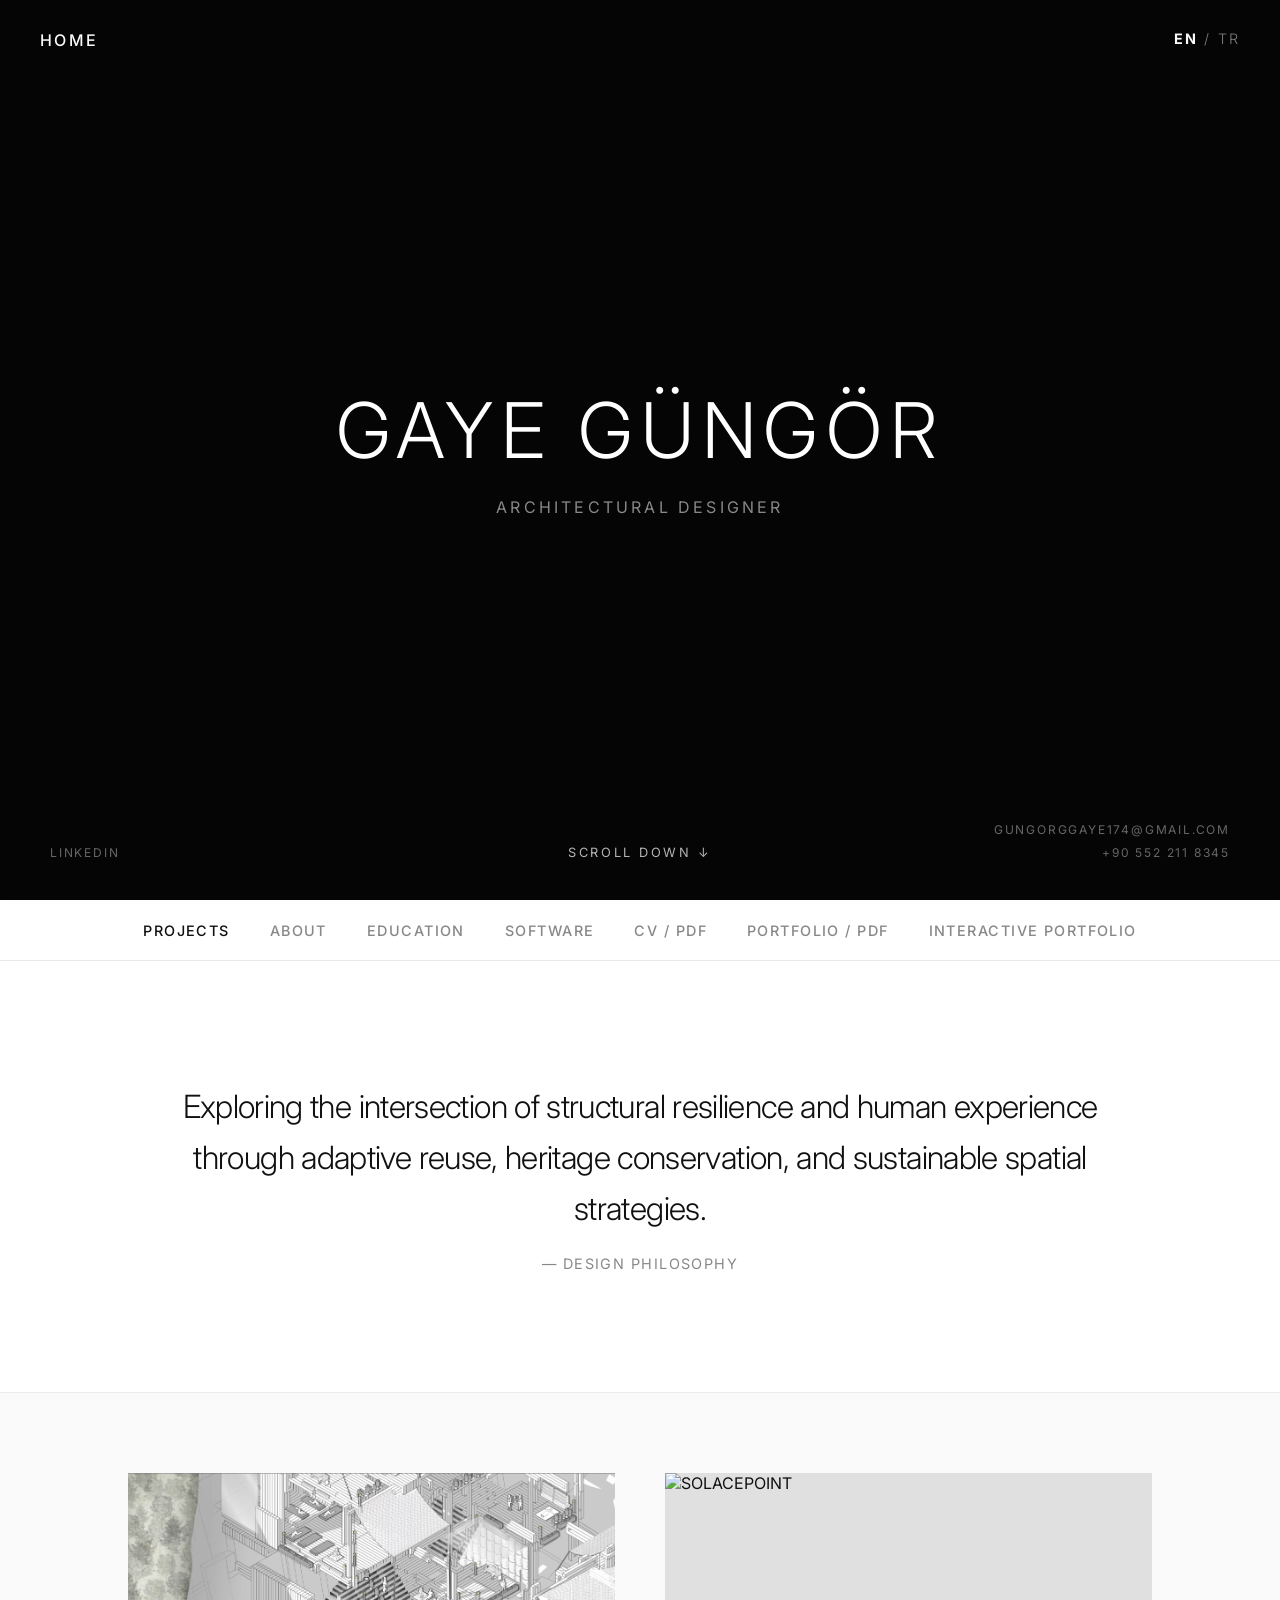
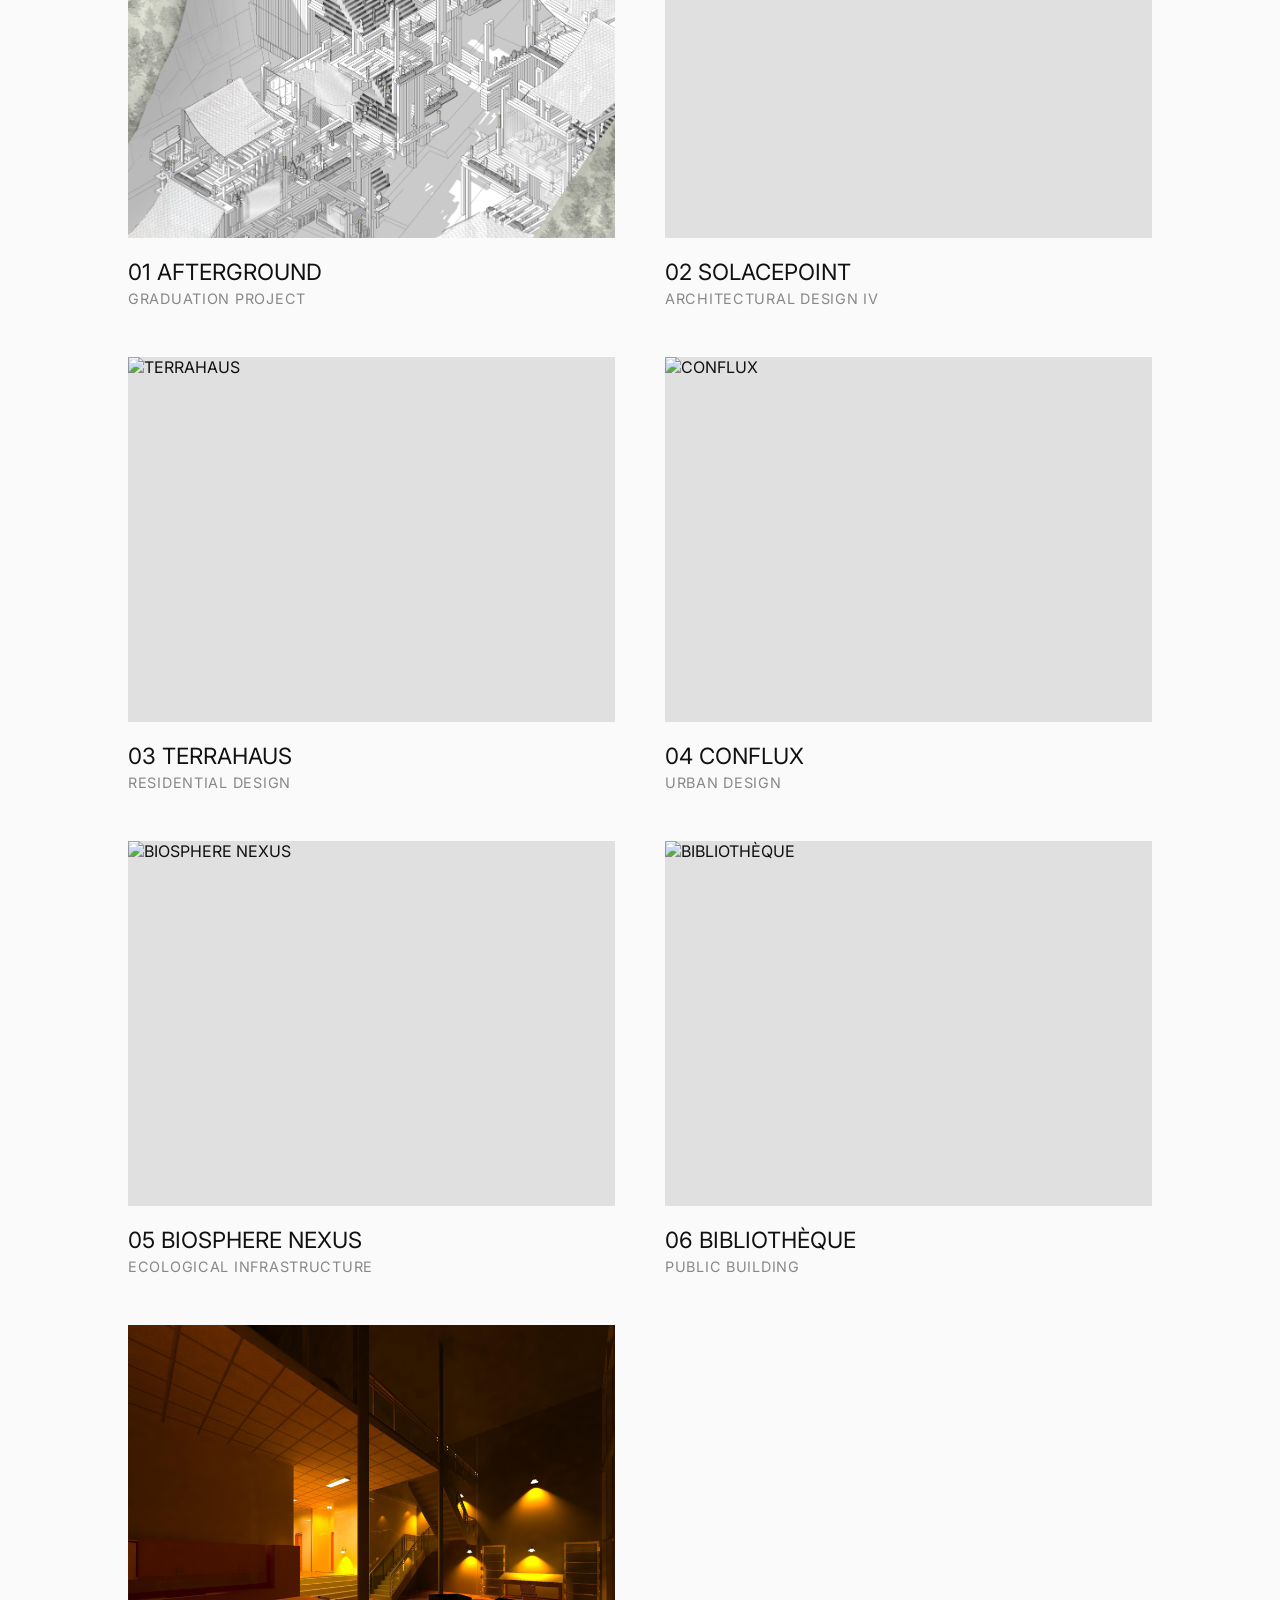
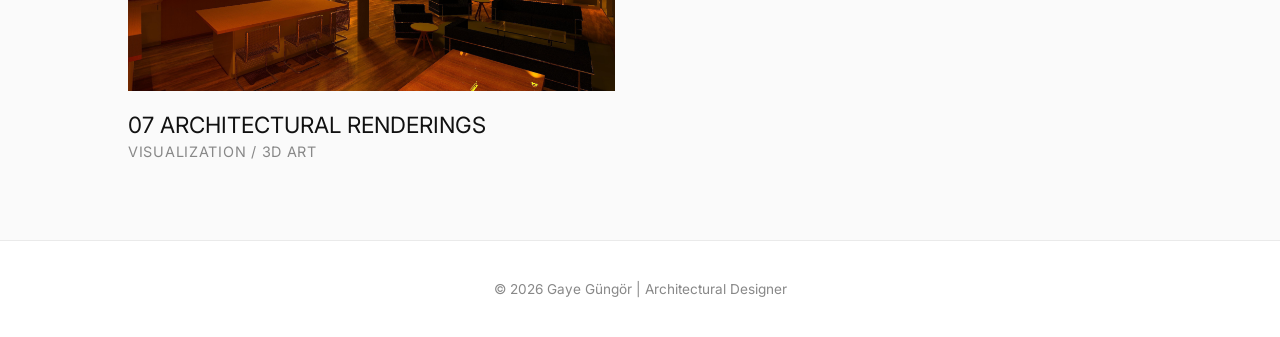
==== index.html @ b82c9996 "Update index.html" ====
<!DOCTYPE html>
<html lang="en">
<head>
    <meta charset="UTF-8">
    <meta name="viewport" content="width=device-width, initial-scale=1.0">
    <title>Gaye Güngör | Architectural Designer</title>
    <link href="https://fonts.googleapis.com/css2?family=Inter:wght@300;400;500;600&display=swap" rel="stylesheet">
    <style>
        /* TEMEL AYARLAR VE ANİMASYON GEÇİŞİ */
        * { box-sizing: border-box; margin: 0; padding: 0; }
        
        body { 
            font-family: 'Inter', sans-serif; 
            background-color: #fafafa; 
            color: #111111; 
            opacity: 0;
            transition: opacity 0.6s ease-in-out;
        }
        
        body.loaded { opacity: 1; }
        body.fade-out { opacity: 0; }

        /* DİL GİZLEME/GÖSTERME SİSTEMİ */
        body.lang-tr .en-text { display: none !important; }
        body.lang-en .tr-text { display: none !important; }

        /* SOL ÜST KÖŞE SABİT ANA SAYFA LOGOSU */
        .fixed-logo {
            position: fixed;
            top: 30px;
            left: 40px;
            color: #ffffff;
            font-size: 1rem;
            font-weight: 500;
            text-transform: uppercase;
            letter-spacing: 0.15em;
            text-decoration: none;
            z-index: 9999;
            mix-blend-mode: difference;
            transition: opacity 0.3s ease;
        }
        .fixed-logo:hover { opacity: 0.6; }

        /* SAĞ ÜST KÖŞE DİL SEÇENEĞİ (ENG / TR) */
        .lang-toggle {
            position: fixed;
            top: 30px;
            right: 40px;
            color: #ffffff;
            font-size: 0.9rem;
            font-weight: 500;
            text-transform: uppercase;
            letter-spacing: 0.15em;
            cursor: pointer;
            z-index: 9999;
            mix-blend-mode: difference;
            transition: opacity 0.3s ease;
        }
        .lang-toggle:hover { opacity: 0.6; }

        /* 1. SİYAH GİRİŞ EKRANI (HERO) */
        .hero {
            height: 100vh;
            background-color: #050505; 
            display: flex;
            flex-direction: column;
            justify-content: center;
            align-items: center;
            position: relative;
        }

        .hero h1 {
            color: #ffffff; 
            font-size: clamp(3rem, 6vw, 6rem);
            font-weight: 300;
            letter-spacing: 0.1em;
            text-transform: uppercase;
            animation: slideUp 1.5s ease-out forwards;
            opacity: 0;
            transform: translateY(30px);
            text-align: center;
        }

        .hero p { 
            color: #888888; 
            margin-top: 20px; 
            font-size: 1rem; 
            text-transform: uppercase; 
            letter-spacing: 0.2em; 
            animation: slideUp 1.5s ease-out forwards 0.3s; 
            opacity: 0; 
            transform: translateY(30px); 
            text-align: center;
        }

        @keyframes slideUp {
            to { opacity: 1; transform: translateY(0); }
        }

        /* Hero İçi İletişim Bilgileri */
        .hero-social, .hero-contact {
            position: absolute;
            bottom: 40px;
            display: flex;
            flex-direction: column;
            gap: 8px;
            opacity: 0;
            animation: slideUp 1.5s ease-out forwards 0.6s; 
        }

        .hero-social { left: 50px; text-align: left; }
        .hero-contact { right: 50px; text-align: right; }

        .contact-link {
            color: #666666;
            text-decoration: none;
            font-size: 0.75rem;
            letter-spacing: 0.15em;
            text-transform: uppercase;
            transition: color 0.3s ease;
        }
        .contact-link:hover { color: #ffffff; }

        .scroll-down {
            position: absolute;
            bottom: 40px;
            color: #ffffff;
            font-size: 0.8rem;
            letter-spacing: 0.2em;
            text-transform: uppercase;
            text-decoration: none;
            opacity: 0.7;
            transition: opacity 0.3s;
            animation: bounce 2s infinite;
            cursor: pointer;
        }
        .scroll-down:hover { opacity: 1; }

        @keyframes bounce {
            0%, 20%, 50%, 80%, 100% { transform: translateY(0); }
            40% { transform: translateY(-10px); }
            60% { transform: translateY(-5px); }
        }

        /* 2. YAPIŞKAN MENÜ */
        .nav-container {
            position: sticky;
            top: 0;
            background-color: rgba(255, 255, 255, 0.95); 
            backdrop-filter: blur(5px);
            padding: 20px 0;
            border-bottom: 1px solid #eaeaea;
            z-index: 1000;
            text-align: center;
        }

        .nav-links {
            list-style: none;
            display: flex;
            justify-content: center;
            gap: 40px;
            flex-wrap: wrap;
        }

        .nav-links a {
            text-decoration: none;
            color: #888888;
            font-size: 0.9rem;
            font-weight: 500;
            text-transform: uppercase;
            letter-spacing: 0.1em;
            transition: color 0.3s ease;
            cursor: pointer;
        }
        .nav-links a:hover, .nav-links a.active { color: #111111; }
/* MANİFESTO / VİZYON BÖLÜMÜ */
        .philosophy-section {
            padding: 120px 10%;
            background-color: #ffffff;
            text-align: center;
            border-bottom: 1px solid #eaeaea;
        }
        .philosophy-text {
            font-size: clamp(1.5rem, 2.5vw, 2.5rem);
            font-weight: 300;
            line-height: 1.6;
            color: #111111;
            max-width: 1000px;
            margin: 0 auto;
            letter-spacing: -0.02em;
        }
        .philosophy-sub {
            margin-top: 20px;
            font-size: 0.9rem;
            color: #888888;
            text-transform: uppercase;
            letter-spacing: 0.1em;
        }
        /* 3. PROJELER ALANI */
        .content-section { padding: 80px 10%; min-height: 100vh; }
        .grid { display: grid; grid-template-columns: repeat(auto-fit, minmax(350px, 1fr)); gap: 50px; }
        .project-item { text-decoration: none; color: inherit; display: block; }

        .image-placeholder {
            width: 100%;
            aspect-ratio: 4/3;
            background-color: #e0e0e0;
            margin-bottom: 20px;
            overflow: hidden;
        }
        .image-placeholder img {
            width: 100%;
            height: 100%;
            object-fit: cover;
            transition: transform 0.6s ease;
        }
        .project-item:hover .image-placeholder img { transform: scale(1.04); }

        .project-name { font-size: 1.4rem; font-weight: 400; margin-bottom: 5px; }
        .project-category { font-size: 0.9rem; color: #888888; text-transform: uppercase; letter-spacing: 0.05em; }

        footer {
            padding: 40px 10%;
            text-align: center;
            border-top: 1px solid #eaeaea;
            font-size: 0.85rem;
            color: #888888;
            background-color: #ffffff;
        }

        /* 3. ADIM: YÜKLENİYOR (PULSE) ANİMASYONU */
        @keyframes pulse {
            0% { background-color: #e0e0e0; }
            50% { background-color: #f2f2f2; }
            100% { background-color: #e0e0e0; }
        }

        /* Ana Sayfa İçin (.image-placeholder) ve Proje Sayfaları İçin (.img-block) */
        .image-placeholder, .img-block {
            animation: pulse 2s infinite ease-in-out;
            background-color: #e0e0e0; /* Animasyon desteklemeyen tarayıcılar için yedek */
        }
        /* MOBİL UYUM */
        @media (max-width: 768px) {
            .nav-links { gap: 20px; }
            .content-section { padding: 50px 5%; }
            .hero-social, .hero-contact { bottom: 20px; gap: 5px; }
            .hero-social { left: 20px; }
            .hero-contact { right: 20px; }
            .contact-link { font-size: 0.65rem; }
            .scroll-down { bottom: 80px; }
            .fixed-logo { top: 20px; left: 20px; font-size: 0.8rem; }
            .lang-toggle { top: 20px; right: 20px; font-size: 0.8rem; }
        }
    </style>
</head>
<body class="lang-en">

    <!-- SOL ÜST ANA SAYFA BUTONU -->
    <a href="index.html" class="fixed-logo en-text" onclick="transitionToPage(event, 'index.html')">Home</a>
    <a href="index.html" class="fixed-logo tr-text" onclick="transitionToPage(event, 'index.html')">Ana Sayfa</a>
    
   <!-- SAĞ ÜST DİL SEÇENEĞİ -->
    <div class="lang-toggle" onclick="toggleLanguage()">
        <span class="en-text"><span style="font-weight: 700; opacity: 1;">EN</span> <span style="font-weight: 300; opacity: 0.5;">/ TR</span></span>
        <span class="tr-text"><span style="font-weight: 300; opacity: 0.5;">EN /</span> <span style="font-weight: 700; opacity: 1;">TR</span></span>
    </div>
    <section class="hero" id="home">
        <h1>Gaye Güngör</h1>
        <p class="en-text">Architectural Designer</p>
        <p class="tr-text">Mimari Tasarımcı</p>
        
        <div class="hero-social">
            <a href="https://www.linkedin.com/in/gayeg%C3%BCng%C3%B6r" target="_blank" class="contact-link">LinkedIn</a>
        </div>

        <div class="hero-contact">
            <a href="mailto:gungorggaye174@gmail.com" class="contact-link">gungorggaye174@gmail.com</a>
            <a href="tel:+905522118345" class="contact-link">+90 552 211 8345</a>
        </div>

        <a class="scroll-down en-text" onclick="scrollToProjects()">Scroll Down ↓</a>
        <a class="scroll-down tr-text" onclick="scrollToProjects()">Aşağı Kaydır ↓</a>
    </section>

  <nav class="nav-container" id="navbar">
        <ul class="nav-links" style="list-style: none; padding: 0;">
            <li>
                <a href="index.html" class="active en-text" onclick="transitionToPage(event, 'index.html')">Projects</a>
                <a href="index.html" class="active tr-text" onclick="transitionToPage(event, 'index.html')">Projeler</a>
            </li>
            <li>
                <a href="about.html" class="en-text" onclick="transitionToPage(event, 'about.html')">About</a>
                <a href="about.html" class="tr-text" onclick="transitionToPage(event, 'about.html')">Hakkımda</a>
            </li>
            <!-- YENİ EKLENEN EĞİTİM SEKMEŞİ -->
            <li>
                <a href="education.html" class="en-text" onclick="transitionToPage(event, 'education.html')">Education</a>
                <a href="education.html" class="tr-text" onclick="transitionToPage(event, 'education.html')">Eğitim</a>
            </li>
            <!-- YENİ EKLENEN PROGRAMLAR SEKMEŞİ -->
            <li>
                <a href="software.html" class="en-text" onclick="transitionToPage(event, 'software.html')">Software</a>
                <a href="software.html" class="tr-text" onclick="transitionToPage(event, 'software.html')">Yazılımlar</a>
            </li>
            <li><a href="Gaye_Gungor_CV.pdf" target="_blank">CV / PDF</a></li>
            <li>
                <a href="Gaye_Gungor_Portfolio%20(1).pdf" target="_blank" class="en-text">Portfolio / PDF</a>
                <a href="Gaye_Gungor_Portfolio%20(1).pdf" target="_blank" class="tr-text">Portfolyo / PDF</a>
            </li>
            <li>
                <a href="https://heyzine.com/flip-book/fa36f7c1f8.html" target="_blank" class="en-text">Interactive Portfolio</a>
                <a href="https://heyzine.com/flip-book/fa36f7c1f8.html" target="_blank" class="tr-text">Etkileşimli Portfolyo</a>
            </li>
        </ul>
    </nav>
    <!-- VİZYON / MANİFESTO BÖLÜMÜ -->
    <section class="philosophy-section">
        <div class="philosophy-text en-text">
            Exploring the intersection of structural resilience and human experience through adaptive reuse, heritage conservation, and sustainable spatial strategies.
        </div>
        <div class="philosophy-text tr-text">
            Yeniden işlevlendirme, kültürel mirasın korunması ve sürdürülebilir mekansal stratejiler aracılığıyla yapısal dayanıklılık ile insan deneyiminin kesişimini araştırıyorum.
        </div>
        <div class="philosophy-sub en-text">— Design Philosophy</div>
        <div class="philosophy-sub tr-text">— Tasarım Felsefesi</div>
    </section>
    <section class="content-section" id="projects">
        <div class="grid">
            <a href="afterground.html" class="project-item" onclick="transitionToPage(event, 'afterground.html')">
                <div class="image-placeholder">
                    <img src="yeni iso.png" alt="AFTERGROUND">
                </div>
                <div class="project-info">
                    <div class="project-name">01 AFTERGROUND</div>
                    <div class="project-category en-text">Graduation Project</div>
                    <div class="project-category tr-text">Mezuniyet Projesi</div>
                </div>
            </a>

            <a href="solacepoint.html" class="project-item" onclick="transitionToPage(event, 'solacepoint.html')">
                <div class="image-placeholder">
                    <img src="giriş solacepoınt.png" alt="SOLACEPOINT">
                </div>
                <div class="project-info">
                    <div class="project-name">02 SOLACEPOINT</div>
                    <div class="project-category en-text">Architectural Design IV</div>
                    <div class="project-category tr-text">Mimari Tasarım IV</div>
                </div>
            </a>

            <a href="terrahaus.html" class="project-item" onclick="transitionToPage(event, 'terrahaus.html')">
                <div class="image-placeholder">
                    <img src="terrahaus render1.png" alt="TERRAHAUS">
                </div>
                <div class="project-info">
                    <div class="project-name">03 TERRAHAUS</div>
                    <div class="project-category en-text">Residential Design</div>
                    <div class="project-category tr-text">Konut Tasarımı</div>
                </div>
            </a>

            <a href="conflux.html" class="project-item" onclick="transitionToPage(event, 'conflux.html')">
                <div class="image-placeholder">
                    <img src="conflux giriş.png" alt="CONFLUX">
                </div>
                <div class="project-info">
                    <div class="project-name">04 CONFLUX</div>
                    <div class="project-category en-text">Urban Design</div>
                    <div class="project-category tr-text">Kentsel Tasarım</div>
                </div>
            </a>

            <a href="biosphere.html" class="project-item" onclick="transitionToPage(event, 'biosphere.html')">
                <div class="image-placeholder">
                    <img src="BIOSPHERE NEXUSgiriş.png" alt="BIOSPHERE NEXUS">
                </div>
                <div class="project-info">
                    <div class="project-name">05 BIOSPHERE NEXUS</div>
                    <div class="project-category en-text">Ecological Infrastructure</div>
                    <div class="project-category tr-text">Ekolojik Altyapı</div>
                </div>
            </a>

            <a href="bibliotheque.html" class="project-item" onclick="transitionToPage(event, 'bibliotheque.html')">
                <div class="image-placeholder">
                    <img src="kütüpgiriş.png" alt="BIBLIOTHÈQUE">
                </div>
                <div class="project-info">
                    <div class="project-name">06 BIBLIOTHÈQUE</div>
                    <div class="project-category en-text">Public Building</div>
                    <div class="project-category tr-text">Kamusal Yapı</div>
                </div>
            </a>

            <a href="renderings.html" class="project-item" onclick="transitionToPage(event, 'renderings.html')">
                <div class="image-placeholder">
                    <img src="render1.png" alt="Architectural Renderings">
                </div>
                <div class="project-info">
                    <div class="project-name">07 ARCHITECTURAL RENDERINGS</div>
                    <div class="project-category en-text">Visualization / 3D Art</div>
                    <div class="project-category tr-text">Görselleştirme / 3D Sanat</div>
                </div>
            </a>
        </div>
    </section>

    <footer>
        <p class="en-text">© 2026 Gaye Güngör | Architectural Designer</p>
        <p class="tr-text">© 2026 Gaye Güngör | Mimari Tasarımcı</p>
    </footer>

    <script>
        // 1. Dil Hafızası (Daha Güçlü Versiyon)
        const savedLang = localStorage.getItem('siteLang') || 'en';
        document.body.classList.remove('lang-en', 'lang-tr');
        document.body.classList.add('lang-' + savedLang);

        // 2. Sayfa Yüklenme Animasyonu
        window.onload = function() {
            document.body.classList.add('loaded');
        };

        // 3. Projeler Bölümüne Kaydırma
        function scrollToProjects() {
            document.getElementById('navbar').scrollIntoView({ behavior: 'smooth' });
        }

        // 4. Dil Değiştirme Fonksiyonu
        function toggleLanguage() {
            const body = document.body;
            if (body.classList.contains('lang-en')) {
                body.classList.remove('lang-en');
                body.classList.add('lang-tr');
                localStorage.setItem('siteLang', 'tr');
            } else {
                body.classList.remove('lang-tr');
                body.classList.add('lang-en');
                localStorage.setItem('siteLang', 'en');
            }
        }

        // 5. Sayfalar Arası Geçiş Animasyonu
        function transitionToPage(event, url) {
            event.preventDefault(); 
            document.body.classList.remove('loaded');
            document.body.classList.add('fade-out'); 
            
            setTimeout(function() {
                window.location.href = url;
            }, 600);
        }
    </script>
</body>
</html>
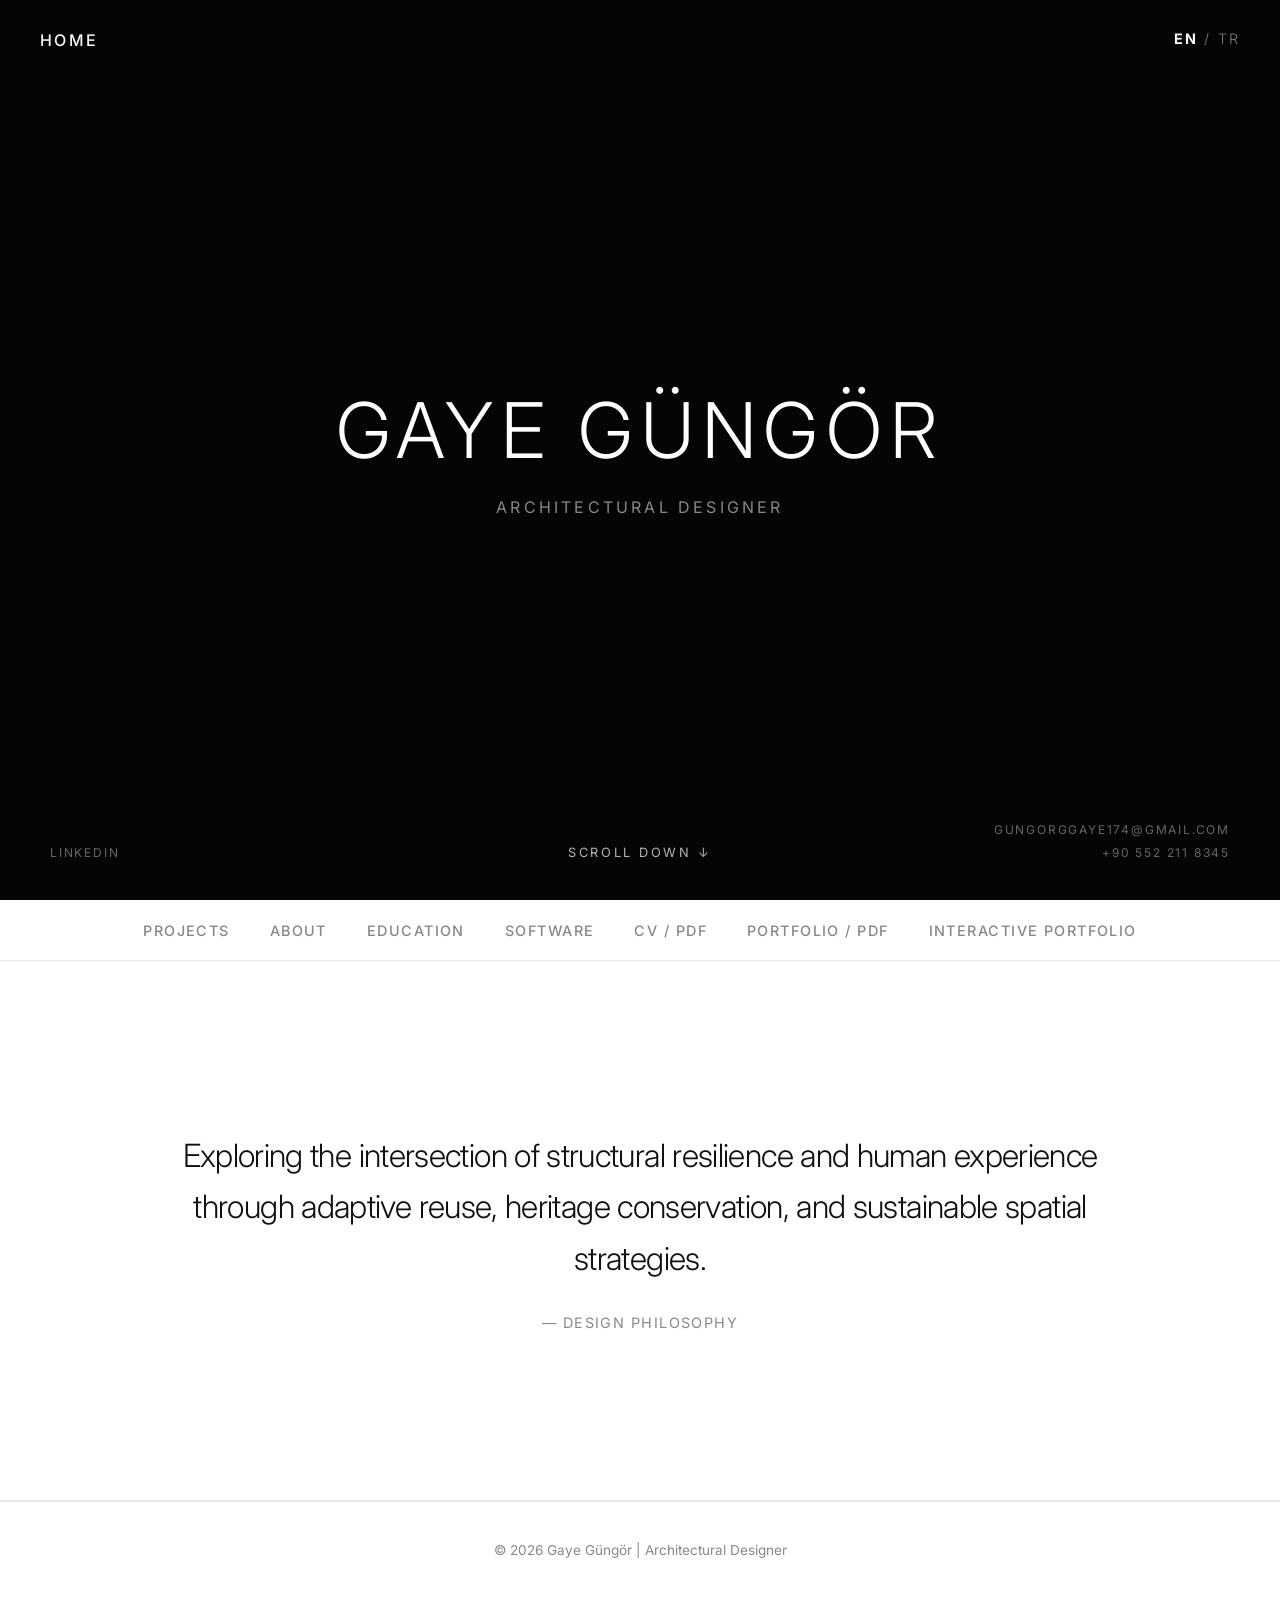
==== commit 97ea8a86: "Update index.html" ====
--- a/index.html
+++ b/index.html
@@ -48,15 +48,14 @@
             right: 40px;
             color: #ffffff;
             font-size: 0.9rem;
-            font-weight: 500;
             text-transform: uppercase;
             letter-spacing: 0.15em;
             cursor: pointer;
             z-index: 9999;
             mix-blend-mode: difference;
-            transition: opacity 0.3s ease;
-        }
-        .lang-toggle:hover { opacity: 0.6; }
+            transition: opacity 0.3s ease, transform 0.3s ease;
+        }
+        .lang-toggle:hover { opacity: 0.8; transform: translateY(-2px); }
 
         /* 1. SİYAH GİRİŞ EKRANI (HERO) */
         .hero {
@@ -173,11 +172,17 @@
             cursor: pointer;
         }
         .nav-links a:hover, .nav-links a.active { color: #111111; }
-/* MANİFESTO / VİZYON BÖLÜMÜ */
+
+        /* MANİFESTO / VİZYON BÖLÜMÜ */
         .philosophy-section {
-            padding: 120px 10%;
+            padding: 150px 10%;
             background-color: #ffffff;
             text-align: center;
+            min-height: 60vh;
+            display: flex;
+            flex-direction: column;
+            justify-content: center;
+            align-items: center;
             border-bottom: 1px solid #eaeaea;
         }
         .philosophy-text {
@@ -190,34 +195,12 @@
             letter-spacing: -0.02em;
         }
         .philosophy-sub {
-            margin-top: 20px;
+            margin-top: 30px;
             font-size: 0.9rem;
             color: #888888;
             text-transform: uppercase;
             letter-spacing: 0.1em;
         }
-        /* 3. PROJELER ALANI */
-        .content-section { padding: 80px 10%; min-height: 100vh; }
-        .grid { display: grid; grid-template-columns: repeat(auto-fit, minmax(350px, 1fr)); gap: 50px; }
-        .project-item { text-decoration: none; color: inherit; display: block; }
-
-        .image-placeholder {
-            width: 100%;
-            aspect-ratio: 4/3;
-            background-color: #e0e0e0;
-            margin-bottom: 20px;
-            overflow: hidden;
-        }
-        .image-placeholder img {
-            width: 100%;
-            height: 100%;
-            object-fit: cover;
-            transition: transform 0.6s ease;
-        }
-        .project-item:hover .image-placeholder img { transform: scale(1.04); }
-
-        .project-name { font-size: 1.4rem; font-weight: 400; margin-bottom: 5px; }
-        .project-category { font-size: 0.9rem; color: #888888; text-transform: uppercase; letter-spacing: 0.05em; }
 
         footer {
             padding: 40px 10%;
@@ -228,22 +211,9 @@
             background-color: #ffffff;
         }
 
-        /* 3. ADIM: YÜKLENİYOR (PULSE) ANİMASYONU */
-        @keyframes pulse {
-            0% { background-color: #e0e0e0; }
-            50% { background-color: #f2f2f2; }
-            100% { background-color: #e0e0e0; }
-        }
-
-        /* Ana Sayfa İçin (.image-placeholder) ve Proje Sayfaları İçin (.img-block) */
-        .image-placeholder, .img-block {
-            animation: pulse 2s infinite ease-in-out;
-            background-color: #e0e0e0; /* Animasyon desteklemeyen tarayıcılar için yedek */
-        }
         /* MOBİL UYUM */
         @media (max-width: 768px) {
             .nav-links { gap: 20px; }
-            .content-section { padding: 50px 5%; }
             .hero-social, .hero-contact { bottom: 20px; gap: 5px; }
             .hero-social { left: 20px; }
             .hero-contact { right: 20px; }
@@ -251,6 +221,7 @@
             .scroll-down { bottom: 80px; }
             .fixed-logo { top: 20px; left: 20px; font-size: 0.8rem; }
             .lang-toggle { top: 20px; right: 20px; font-size: 0.8rem; }
+            .philosophy-section { padding: 80px 5%; }
         }
     </style>
 </head>
@@ -260,11 +231,12 @@
     <a href="index.html" class="fixed-logo en-text" onclick="transitionToPage(event, 'index.html')">Home</a>
     <a href="index.html" class="fixed-logo tr-text" onclick="transitionToPage(event, 'index.html')">Ana Sayfa</a>
     
-   <!-- SAĞ ÜST DİL SEÇENEĞİ -->
+    <!-- SAĞ ÜST DİL SEÇENEĞİ -->
     <div class="lang-toggle" onclick="toggleLanguage()">
         <span class="en-text"><span style="font-weight: 700; opacity: 1;">EN</span> <span style="font-weight: 300; opacity: 0.5;">/ TR</span></span>
         <span class="tr-text"><span style="font-weight: 300; opacity: 0.5;">EN /</span> <span style="font-weight: 700; opacity: 1;">TR</span></span>
     </div>
+
     <section class="hero" id="home">
         <h1>Gaye Güngör</h1>
         <p class="en-text">Architectural Designer</p>
@@ -279,26 +251,25 @@
             <a href="tel:+905522118345" class="contact-link">+90 552 211 8345</a>
         </div>
 
-        <a class="scroll-down en-text" onclick="scrollToProjects()">Scroll Down ↓</a>
-        <a class="scroll-down tr-text" onclick="scrollToProjects()">Aşağı Kaydır ↓</a>
+        <a class="scroll-down en-text" onclick="scrollToManifesto()">Scroll Down ↓</a>
+        <a class="scroll-down tr-text" onclick="scrollToManifesto()">Aşağı Kaydır ↓</a>
     </section>
 
-  <nav class="nav-container" id="navbar">
+    <!-- MENÜ: Artık "Projects" linki projects.html dosyasına gidiyor. -->
+    <nav class="nav-container" id="navbar">
         <ul class="nav-links" style="list-style: none; padding: 0;">
             <li>
-                <a href="index.html" class="active en-text" onclick="transitionToPage(event, 'index.html')">Projects</a>
-                <a href="index.html" class="active tr-text" onclick="transitionToPage(event, 'index.html')">Projeler</a>
+                <a href="projects.html" class="en-text" onclick="transitionToPage(event, 'projects.html')">Projects</a>
+                <a href="projects.html" class="tr-text" onclick="transitionToPage(event, 'projects.html')">Projeler</a>
             </li>
             <li>
                 <a href="about.html" class="en-text" onclick="transitionToPage(event, 'about.html')">About</a>
                 <a href="about.html" class="tr-text" onclick="transitionToPage(event, 'about.html')">Hakkımda</a>
             </li>
-            <!-- YENİ EKLENEN EĞİTİM SEKMEŞİ -->
             <li>
                 <a href="education.html" class="en-text" onclick="transitionToPage(event, 'education.html')">Education</a>
                 <a href="education.html" class="tr-text" onclick="transitionToPage(event, 'education.html')">Eğitim</a>
             </li>
-            <!-- YENİ EKLENEN PROGRAMLAR SEKMEŞİ -->
             <li>
                 <a href="software.html" class="en-text" onclick="transitionToPage(event, 'software.html')">Software</a>
                 <a href="software.html" class="tr-text" onclick="transitionToPage(event, 'software.html')">Yazılımlar</a>
@@ -314,6 +285,7 @@
             </li>
         </ul>
     </nav>
+
     <!-- VİZYON / MANİFESTO BÖLÜMÜ -->
     <section class="philosophy-section">
         <div class="philosophy-text en-text">
@@ -325,86 +297,6 @@
         <div class="philosophy-sub en-text">— Design Philosophy</div>
         <div class="philosophy-sub tr-text">— Tasarım Felsefesi</div>
     </section>
-    <section class="content-section" id="projects">
-        <div class="grid">
-            <a href="afterground.html" class="project-item" onclick="transitionToPage(event, 'afterground.html')">
-                <div class="image-placeholder">
-                    <img src="yeni iso.png" alt="AFTERGROUND">
-                </div>
-                <div class="project-info">
-                    <div class="project-name">01 AFTERGROUND</div>
-                    <div class="project-category en-text">Graduation Project</div>
-                    <div class="project-category tr-text">Mezuniyet Projesi</div>
-                </div>
-            </a>
-
-            <a href="solacepoint.html" class="project-item" onclick="transitionToPage(event, 'solacepoint.html')">
-                <div class="image-placeholder">
-                    <img src="giriş solacepoınt.png" alt="SOLACEPOINT">
-                </div>
-                <div class="project-info">
-                    <div class="project-name">02 SOLACEPOINT</div>
-                    <div class="project-category en-text">Architectural Design IV</div>
-                    <div class="project-category tr-text">Mimari Tasarım IV</div>
-                </div>
-            </a>
-
-            <a href="terrahaus.html" class="project-item" onclick="transitionToPage(event, 'terrahaus.html')">
-                <div class="image-placeholder">
-                    <img src="terrahaus render1.png" alt="TERRAHAUS">
-                </div>
-                <div class="project-info">
-                    <div class="project-name">03 TERRAHAUS</div>
-                    <div class="project-category en-text">Residential Design</div>
-                    <div class="project-category tr-text">Konut Tasarımı</div>
-                </div>
-            </a>
-
-            <a href="conflux.html" class="project-item" onclick="transitionToPage(event, 'conflux.html')">
-                <div class="image-placeholder">
-                    <img src="conflux giriş.png" alt="CONFLUX">
-                </div>
-                <div class="project-info">
-                    <div class="project-name">04 CONFLUX</div>
-                    <div class="project-category en-text">Urban Design</div>
-                    <div class="project-category tr-text">Kentsel Tasarım</div>
-                </div>
-            </a>
-
-            <a href="biosphere.html" class="project-item" onclick="transitionToPage(event, 'biosphere.html')">
-                <div class="image-placeholder">
-                    <img src="BIOSPHERE NEXUSgiriş.png" alt="BIOSPHERE NEXUS">
-                </div>
-                <div class="project-info">
-                    <div class="project-name">05 BIOSPHERE NEXUS</div>
-                    <div class="project-category en-text">Ecological Infrastructure</div>
-                    <div class="project-category tr-text">Ekolojik Altyapı</div>
-                </div>
-            </a>
-
-            <a href="bibliotheque.html" class="project-item" onclick="transitionToPage(event, 'bibliotheque.html')">
-                <div class="image-placeholder">
-                    <img src="kütüpgiriş.png" alt="BIBLIOTHÈQUE">
-                </div>
-                <div class="project-info">
-                    <div class="project-name">06 BIBLIOTHÈQUE</div>
-                    <div class="project-category en-text">Public Building</div>
-                    <div class="project-category tr-text">Kamusal Yapı</div>
-                </div>
-            </a>
-
-            <a href="renderings.html" class="project-item" onclick="transitionToPage(event, 'renderings.html')">
-                <div class="image-placeholder">
-                    <img src="render1.png" alt="Architectural Renderings">
-                </div>
-                <div class="project-info">
-                    <div class="project-name">07 ARCHITECTURAL RENDERINGS</div>
-                    <div class="project-category en-text">Visualization / 3D Art</div>
-                    <div class="project-category tr-text">Görselleştirme / 3D Sanat</div>
-                </div>
-            </a>
-        </div>
-    </section>
 
     <footer>
         <p class="en-text">© 2026 Gaye Güngör | Architectural Designer</p>
@@ -412,7 +304,7 @@
     </footer>
 
     <script>
-        // 1. Dil Hafızası (Daha Güçlü Versiyon)
+        // 1. Dil Hafızası
         const savedLang = localStorage.getItem('siteLang') || 'en';
         document.body.classList.remove('lang-en', 'lang-tr');
         document.body.classList.add('lang-' + savedLang);
@@ -422,9 +314,9 @@
             document.body.classList.add('loaded');
         };
 
-        // 3. Projeler Bölümüne Kaydırma
-        function scrollToProjects() {
-            document.getElementById('navbar').scrollIntoView({ behavior: 'smooth' });
+        // 3. Manifesto Bölümüne Kaydırma
+        function scrollToManifesto() {
+            document.querySelector('.philosophy-section').scrollIntoView({ behavior: 'smooth' });
         }
 
         // 4. Dil Değiştirme Fonksiyonu
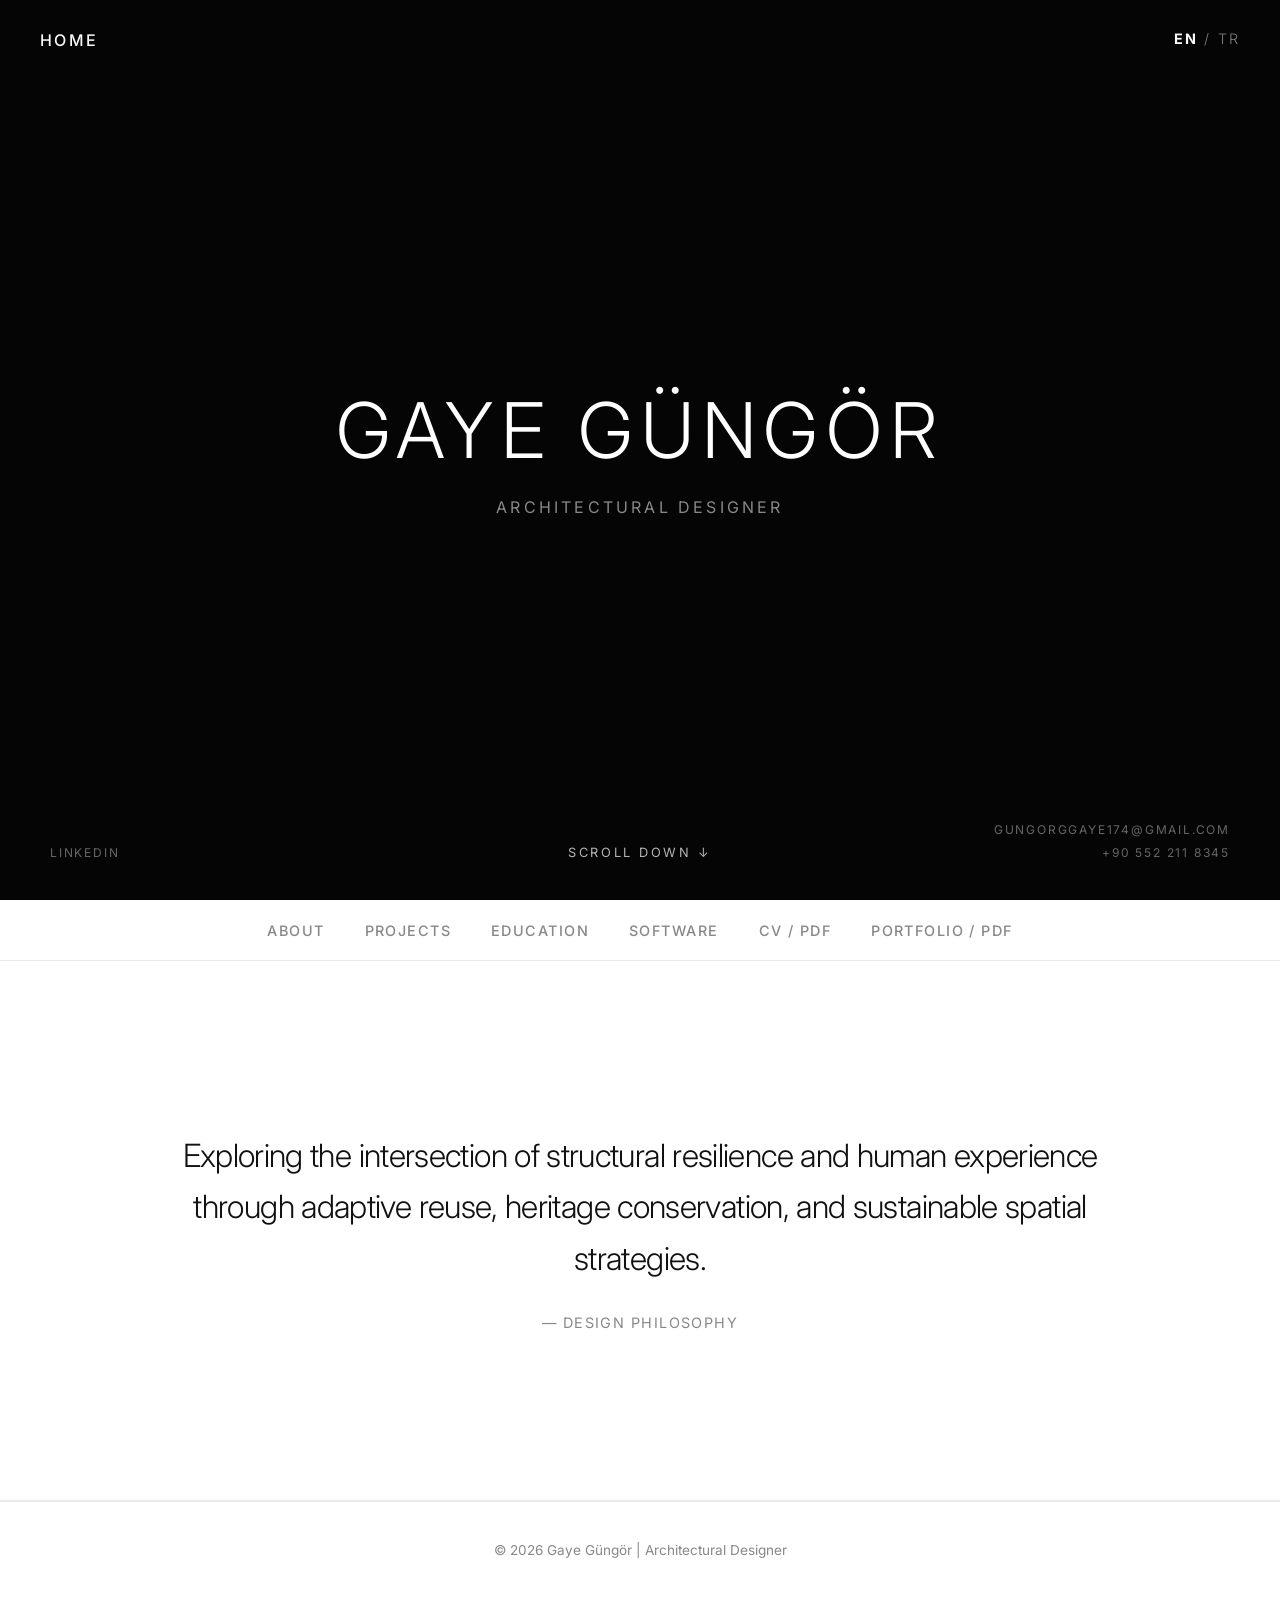
==== commit 113d761d: "Update index.html" ====
--- a/index.html
+++ b/index.html
@@ -6,232 +6,49 @@
     <title>Gaye Güngör | Architectural Designer</title>
     <link href="https://fonts.googleapis.com/css2?family=Inter:wght@300;400;500;600&display=swap" rel="stylesheet">
     <style>
-        /* TEMEL AYARLAR VE ANİMASYON GEÇİŞİ */
         * { box-sizing: border-box; margin: 0; padding: 0; }
-        
-        body { 
-            font-family: 'Inter', sans-serif; 
-            background-color: #fafafa; 
-            color: #111111; 
-            opacity: 0;
-            transition: opacity 0.6s ease-in-out;
-        }
-        
+        body { font-family: 'Inter', sans-serif; background-color: #fafafa; color: #111111; opacity: 0; transition: opacity 0.6s ease-in-out; }
         body.loaded { opacity: 1; }
         body.fade-out { opacity: 0; }
-
-        /* DİL GİZLEME/GÖSTERME SİSTEMİ */
         body.lang-tr .en-text { display: none !important; }
         body.lang-en .tr-text { display: none !important; }
 
-        /* SOL ÜST KÖŞE SABİT ANA SAYFA LOGOSU */
-        .fixed-logo {
-            position: fixed;
-            top: 30px;
-            left: 40px;
-            color: #ffffff;
-            font-size: 1rem;
-            font-weight: 500;
-            text-transform: uppercase;
-            letter-spacing: 0.15em;
-            text-decoration: none;
-            z-index: 9999;
-            mix-blend-mode: difference;
-            transition: opacity 0.3s ease;
-        }
+        .fixed-logo { position: fixed; top: 30px; left: 40px; color: #ffffff; font-size: 1rem; font-weight: 500; text-transform: uppercase; letter-spacing: 0.15em; text-decoration: none; z-index: 9999; mix-blend-mode: difference; transition: opacity 0.3s ease; }
         .fixed-logo:hover { opacity: 0.6; }
 
-        /* SAĞ ÜST KÖŞE DİL SEÇENEĞİ (ENG / TR) */
-        .lang-toggle {
-            position: fixed;
-            top: 30px;
-            right: 40px;
-            color: #ffffff;
-            font-size: 0.9rem;
-            text-transform: uppercase;
-            letter-spacing: 0.15em;
-            cursor: pointer;
-            z-index: 9999;
-            mix-blend-mode: difference;
-            transition: opacity 0.3s ease, transform 0.3s ease;
-        }
+        .lang-toggle { position: fixed; top: 30px; right: 40px; color: #ffffff; font-size: 0.9rem; text-transform: uppercase; letter-spacing: 0.15em; cursor: pointer; z-index: 9999; mix-blend-mode: difference; transition: opacity 0.3s ease, transform 0.3s ease; }
         .lang-toggle:hover { opacity: 0.8; transform: translateY(-2px); }
 
-        /* 1. SİYAH GİRİŞ EKRANI (HERO) */
-        .hero {
-            height: 100vh;
-            background-color: #050505; 
-            display: flex;
-            flex-direction: column;
-            justify-content: center;
-            align-items: center;
-            position: relative;
-        }
+        .hero { height: 100vh; background-color: #050505; display: flex; flex-direction: column; justify-content: center; align-items: center; position: relative; }
+        .hero h1 { color: #ffffff; font-size: clamp(3rem, 6vw, 6rem); font-weight: 300; letter-spacing: 0.1em; text-transform: uppercase; animation: slideUp 1.5s ease-out forwards; opacity: 0; transform: translateY(30px); text-align: center; }
+        .hero p { color: #888888; margin-top: 20px; font-size: 1rem; text-transform: uppercase; letter-spacing: 0.2em; animation: slideUp 1.5s ease-out forwards 0.3s; opacity: 0; transform: translateY(30px); }
+        @keyframes slideUp { to { opacity: 1; transform: translateY(0); } }
 
-        .hero h1 {
-            color: #ffffff; 
-            font-size: clamp(3rem, 6vw, 6rem);
-            font-weight: 300;
-            letter-spacing: 0.1em;
-            text-transform: uppercase;
-            animation: slideUp 1.5s ease-out forwards;
-            opacity: 0;
-            transform: translateY(30px);
-            text-align: center;
-        }
-
-        .hero p { 
-            color: #888888; 
-            margin-top: 20px; 
-            font-size: 1rem; 
-            text-transform: uppercase; 
-            letter-spacing: 0.2em; 
-            animation: slideUp 1.5s ease-out forwards 0.3s; 
-            opacity: 0; 
-            transform: translateY(30px); 
-            text-align: center;
-        }
-
-        @keyframes slideUp {
-            to { opacity: 1; transform: translateY(0); }
-        }
-
-        /* Hero İçi İletişim Bilgileri */
-        .hero-social, .hero-contact {
-            position: absolute;
-            bottom: 40px;
-            display: flex;
-            flex-direction: column;
-            gap: 8px;
-            opacity: 0;
-            animation: slideUp 1.5s ease-out forwards 0.6s; 
-        }
-
+        .hero-social, .hero-contact { position: absolute; bottom: 40px; display: flex; flex-direction: column; gap: 8px; opacity: 0; animation: slideUp 1.5s ease-out forwards 0.6s; }
         .hero-social { left: 50px; text-align: left; }
         .hero-contact { right: 50px; text-align: right; }
-
-        .contact-link {
-            color: #666666;
-            text-decoration: none;
-            font-size: 0.75rem;
-            letter-spacing: 0.15em;
-            text-transform: uppercase;
-            transition: color 0.3s ease;
-        }
+        .contact-link { color: #666666; text-decoration: none; font-size: 0.75rem; letter-spacing: 0.15em; text-transform: uppercase; transition: color 0.3s ease; }
         .contact-link:hover { color: #ffffff; }
 
-        .scroll-down {
-            position: absolute;
-            bottom: 40px;
-            color: #ffffff;
-            font-size: 0.8rem;
-            letter-spacing: 0.2em;
-            text-transform: uppercase;
-            text-decoration: none;
-            opacity: 0.7;
-            transition: opacity 0.3s;
-            animation: bounce 2s infinite;
-            cursor: pointer;
-        }
+        .scroll-down { position: absolute; bottom: 40px; color: #ffffff; font-size: 0.8rem; letter-spacing: 0.2em; text-transform: uppercase; text-decoration: none; opacity: 0.7; transition: opacity 0.3s; animation: bounce 2s infinite; cursor: pointer; }
         .scroll-down:hover { opacity: 1; }
+        @keyframes bounce { 0%, 20%, 50%, 80%, 100% { transform: translateY(0); } 40% { transform: translateY(-10px); } 60% { transform: translateY(-5px); } }
 
-        @keyframes bounce {
-            0%, 20%, 50%, 80%, 100% { transform: translateY(0); }
-            40% { transform: translateY(-10px); }
-            60% { transform: translateY(-5px); }
-        }
+        .nav-container { position: sticky; top: 0; background-color: rgba(255, 255, 255, 0.95); backdrop-filter: blur(5px); padding: 20px 0; border-bottom: 1px solid #eaeaea; z-index: 1000; text-align: center; }
+        .nav-links { list-style: none; display: flex; justify-content: center; gap: 40px; flex-wrap: wrap; }
+        .nav-links a { text-decoration: none; color: #888888; font-size: 0.9rem; font-weight: 500; text-transform: uppercase; letter-spacing: 0.1em; transition: color 0.3s ease; cursor: pointer; }
+        .nav-links a:hover { color: #111111; }
 
-        /* 2. YAPIŞKAN MENÜ */
-        .nav-container {
-            position: sticky;
-            top: 0;
-            background-color: rgba(255, 255, 255, 0.95); 
-            backdrop-filter: blur(5px);
-            padding: 20px 0;
-            border-bottom: 1px solid #eaeaea;
-            z-index: 1000;
-            text-align: center;
-        }
+        .philosophy-section { padding: 150px 10%; background-color: #ffffff; text-align: center; min-height: 60vh; display: flex; flex-direction: column; justify-content: center; align-items: center; border-bottom: 1px solid #eaeaea; }
+        .philosophy-text { font-size: clamp(1.5rem, 2.5vw, 2.5rem); font-weight: 300; line-height: 1.6; color: #111111; max-width: 1000px; margin: 0 auto; letter-spacing: -0.02em; }
+        .philosophy-sub { margin-top: 30px; font-size: 0.9rem; color: #888888; text-transform: uppercase; letter-spacing: 0.1em; }
 
-        .nav-links {
-            list-style: none;
-            display: flex;
-            justify-content: center;
-            gap: 40px;
-            flex-wrap: wrap;
-        }
-
-        .nav-links a {
-            text-decoration: none;
-            color: #888888;
-            font-size: 0.9rem;
-            font-weight: 500;
-            text-transform: uppercase;
-            letter-spacing: 0.1em;
-            transition: color 0.3s ease;
-            cursor: pointer;
-        }
-        .nav-links a:hover, .nav-links a.active { color: #111111; }
-
-        /* MANİFESTO / VİZYON BÖLÜMÜ */
-        .philosophy-section {
-            padding: 150px 10%;
-            background-color: #ffffff;
-            text-align: center;
-            min-height: 60vh;
-            display: flex;
-            flex-direction: column;
-            justify-content: center;
-            align-items: center;
-            border-bottom: 1px solid #eaeaea;
-        }
-        .philosophy-text {
-            font-size: clamp(1.5rem, 2.5vw, 2.5rem);
-            font-weight: 300;
-            line-height: 1.6;
-            color: #111111;
-            max-width: 1000px;
-            margin: 0 auto;
-            letter-spacing: -0.02em;
-        }
-        .philosophy-sub {
-            margin-top: 30px;
-            font-size: 0.9rem;
-            color: #888888;
-            text-transform: uppercase;
-            letter-spacing: 0.1em;
-        }
-
-        footer {
-            padding: 40px 10%;
-            text-align: center;
-            border-top: 1px solid #eaeaea;
-            font-size: 0.85rem;
-            color: #888888;
-            background-color: #ffffff;
-        }
-
-        /* MOBİL UYUM */
-        @media (max-width: 768px) {
-            .nav-links { gap: 20px; }
-            .hero-social, .hero-contact { bottom: 20px; gap: 5px; }
-            .hero-social { left: 20px; }
-            .hero-contact { right: 20px; }
-            .contact-link { font-size: 0.65rem; }
-            .scroll-down { bottom: 80px; }
-            .fixed-logo { top: 20px; left: 20px; font-size: 0.8rem; }
-            .lang-toggle { top: 20px; right: 20px; font-size: 0.8rem; }
-            .philosophy-section { padding: 80px 5%; }
-        }
+        footer { padding: 40px 10%; text-align: center; border-top: 1px solid #eaeaea; font-size: 0.85rem; color: #888888; background-color: #ffffff; }
     </style>
 </head>
 <body class="lang-en">
-
-    <!-- SOL ÜST ANA SAYFA BUTONU -->
     <a href="index.html" class="fixed-logo en-text" onclick="transitionToPage(event, 'index.html')">Home</a>
     <a href="index.html" class="fixed-logo tr-text" onclick="transitionToPage(event, 'index.html')">Ana Sayfa</a>
-    
-    <!-- SAĞ ÜST DİL SEÇENEĞİ -->
     <div class="lang-toggle" onclick="toggleLanguage()">
         <span class="en-text"><span style="font-weight: 700; opacity: 1;">EN</span> <span style="font-weight: 300; opacity: 0.5;">/ TR</span></span>
         <span class="tr-text"><span style="font-weight: 300; opacity: 0.5;">EN /</span> <span style="font-weight: 700; opacity: 1;">TR</span></span>
@@ -241,108 +58,48 @@
         <h1>Gaye Güngör</h1>
         <p class="en-text">Architectural Designer</p>
         <p class="tr-text">Mimari Tasarımcı</p>
-        
-        <div class="hero-social">
-            <a href="https://www.linkedin.com/in/gayeg%C3%BCng%C3%B6r" target="_blank" class="contact-link">LinkedIn</a>
-        </div>
-
+        <div class="hero-social"><a href="https://www.linkedin.com/in/gayeg%C3%BCng%C3%B6r" target="_blank" class="contact-link">LinkedIn</a></div>
         <div class="hero-contact">
             <a href="mailto:gungorggaye174@gmail.com" class="contact-link">gungorggaye174@gmail.com</a>
             <a href="tel:+905522118345" class="contact-link">+90 552 211 8345</a>
         </div>
-
         <a class="scroll-down en-text" onclick="scrollToManifesto()">Scroll Down ↓</a>
         <a class="scroll-down tr-text" onclick="scrollToManifesto()">Aşağı Kaydır ↓</a>
     </section>
 
-    <!-- MENÜ: Artık "Projects" linki projects.html dosyasına gidiyor. -->
     <nav class="nav-container" id="navbar">
         <ul class="nav-links" style="list-style: none; padding: 0;">
-            <li>
-                <a href="projects.html" class="en-text" onclick="transitionToPage(event, 'projects.html')">Projects</a>
-                <a href="projects.html" class="tr-text" onclick="transitionToPage(event, 'projects.html')">Projeler</a>
-            </li>
-            <li>
-                <a href="about.html" class="en-text" onclick="transitionToPage(event, 'about.html')">About</a>
-                <a href="about.html" class="tr-text" onclick="transitionToPage(event, 'about.html')">Hakkımda</a>
-            </li>
-            <li>
-                <a href="education.html" class="en-text" onclick="transitionToPage(event, 'education.html')">Education</a>
-                <a href="education.html" class="tr-text" onclick="transitionToPage(event, 'education.html')">Eğitim</a>
-            </li>
-            <li>
-                <a href="software.html" class="en-text" onclick="transitionToPage(event, 'software.html')">Software</a>
-                <a href="software.html" class="tr-text" onclick="transitionToPage(event, 'software.html')">Yazılımlar</a>
-            </li>
+            <li><a href="about.html" class="en-text" onclick="transitionToPage(event, 'about.html')">About</a><a href="about.html" class="tr-text" onclick="transitionToPage(event, 'about.html')">Hakkımda</a></li>
+            <li><a href="projects.html" class="en-text" onclick="transitionToPage(event, 'projects.html')">Projects</a><a href="projects.html" class="tr-text" onclick="transitionToPage(event, 'projects.html')">Projeler</a></li>
+            <li><a href="education.html" class="en-text" onclick="transitionToPage(event, 'education.html')">Education</a><a href="education.html" class="tr-text" onclick="transitionToPage(event, 'education.html')">Eğitim</a></li>
+            <li><a href="software.html" class="en-text" onclick="transitionToPage(event, 'software.html')">Software</a><a href="software.html" class="tr-text" onclick="transitionToPage(event, 'software.html')">Yazılımlar</a></li>
             <li><a href="Gaye_Gungor_CV.pdf" target="_blank">CV / PDF</a></li>
-            <li>
-                <a href="Gaye_Gungor_Portfolio%20(1).pdf" target="_blank" class="en-text">Portfolio / PDF</a>
-                <a href="Gaye_Gungor_Portfolio%20(1).pdf" target="_blank" class="tr-text">Portfolyo / PDF</a>
-            </li>
-            <li>
-                <a href="https://heyzine.com/flip-book/fa36f7c1f8.html" target="_blank" class="en-text">Interactive Portfolio</a>
-                <a href="https://heyzine.com/flip-book/fa36f7c1f8.html" target="_blank" class="tr-text">Etkileşimli Portfolyo</a>
-            </li>
+            <li><a href="Gaye_Gungor_Portfolio%20(1).pdf" target="_blank" class="en-text">Portfolio / PDF</a><a href="Gaye_Gungor_Portfolio%20(1).pdf" target="_blank" class="tr-text">Portfolyo / PDF</a></li>
         </ul>
     </nav>
 
-    <!-- VİZYON / MANİFESTO BÖLÜMÜ -->
     <section class="philosophy-section">
-        <div class="philosophy-text en-text">
-            Exploring the intersection of structural resilience and human experience through adaptive reuse, heritage conservation, and sustainable spatial strategies.
-        </div>
-        <div class="philosophy-text tr-text">
-            Yeniden işlevlendirme, kültürel mirasın korunması ve sürdürülebilir mekansal stratejiler aracılığıyla yapısal dayanıklılık ile insan deneyiminin kesişimini araştırıyorum.
-        </div>
+        <div class="philosophy-text en-text">Exploring the intersection of structural resilience and human experience through adaptive reuse, heritage conservation, and sustainable spatial strategies.</div>
+        <div class="philosophy-text tr-text">Yeniden işlevlendirme, kültürel mirasın korunması ve sürdürülebilir mekansal stratejiler aracılığıyla yapısal dayanıklılık ile insan deneyiminin kesişimini araştırıyorum.</div>
         <div class="philosophy-sub en-text">— Design Philosophy</div>
         <div class="philosophy-sub tr-text">— Tasarım Felsefesi</div>
     </section>
 
     <footer>
-        <p class="en-text">© 2026 Gaye Güngör | Architectural Designer</p>
-        <p class="tr-text">© 2026 Gaye Güngör | Mimari Tasarımcı</p>
+        <p>© 2026 Gaye Güngör | Architectural Designer</p>
     </footer>
 
     <script>
-        // 1. Dil Hafızası
         const savedLang = localStorage.getItem('siteLang') || 'en';
-        document.body.classList.remove('lang-en', 'lang-tr');
         document.body.classList.add('lang-' + savedLang);
-
-        // 2. Sayfa Yüklenme Animasyonu
-        window.onload = function() {
-            document.body.classList.add('loaded');
-        };
-
-        // 3. Manifesto Bölümüne Kaydırma
-        function scrollToManifesto() {
-            document.querySelector('.philosophy-section').scrollIntoView({ behavior: 'smooth' });
-        }
-
-        // 4. Dil Değiştirme Fonksiyonu
+        window.onload = function() { document.body.classList.add('loaded'); };
+        function scrollToManifesto() { document.querySelector('.philosophy-section').scrollIntoView({ behavior: 'smooth' }); }
         function toggleLanguage() {
             const body = document.body;
-            if (body.classList.contains('lang-en')) {
-                body.classList.remove('lang-en');
-                body.classList.add('lang-tr');
-                localStorage.setItem('siteLang', 'tr');
-            } else {
-                body.classList.remove('lang-tr');
-                body.classList.add('lang-en');
-                localStorage.setItem('siteLang', 'en');
-            }
+            if (body.classList.contains('lang-en')) { body.classList.remove('lang-en'); body.classList.add('lang-tr'); localStorage.setItem('siteLang', 'tr'); }
+            else { body.classList.remove('lang-tr'); body.classList.add('lang-en'); localStorage.setItem('siteLang', 'en'); }
         }
-
-        // 5. Sayfalar Arası Geçiş Animasyonu
-        function transitionToPage(event, url) {
-            event.preventDefault(); 
-            document.body.classList.remove('loaded');
-            document.body.classList.add('fade-out'); 
-            
-            setTimeout(function() {
-                window.location.href = url;
-            }, 600);
-        }
+        function transitionToPage(event, url) { event.preventDefault(); document.body.classList.add('fade-out'); setTimeout(function() { window.location.href = url; }, 600); }
     </script>
 </body>
 </html>
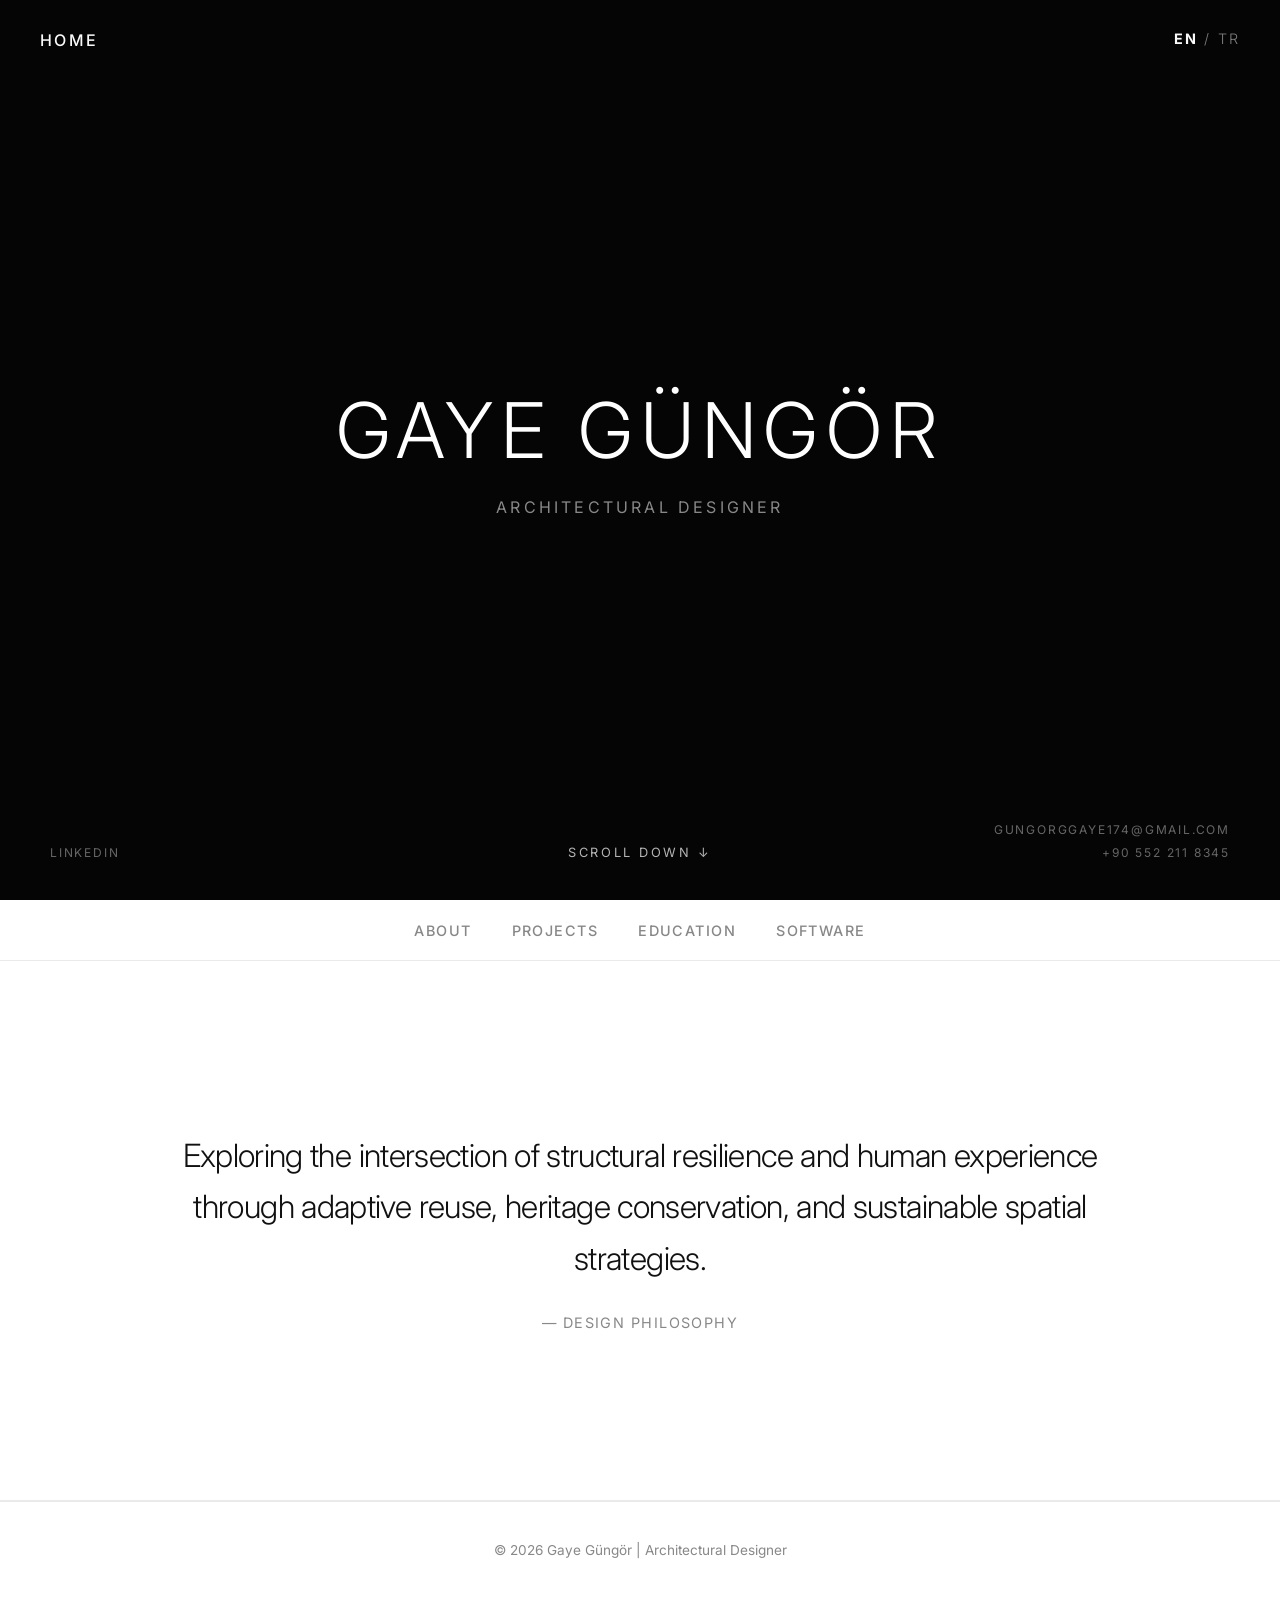
==== commit adff9dc2: "Update index.html" ====
--- a/index.html
+++ b/index.html
@@ -67,16 +67,15 @@
         <a class="scroll-down tr-text" onclick="scrollToManifesto()">Aşağı Kaydır ↓</a>
     </section>
 
-    <nav class="nav-container" id="navbar">
-        <ul class="nav-links" style="list-style: none; padding: 0;">
-            <li><a href="about.html" class="en-text" onclick="transitionToPage(event, 'about.html')">About</a><a href="about.html" class="tr-text" onclick="transitionToPage(event, 'about.html')">Hakkımda</a></li>
-            <li><a href="projects.html" class="en-text" onclick="transitionToPage(event, 'projects.html')">Projects</a><a href="projects.html" class="tr-text" onclick="transitionToPage(event, 'projects.html')">Projeler</a></li>
-            <li><a href="education.html" class="en-text" onclick="transitionToPage(event, 'education.html')">Education</a><a href="education.html" class="tr-text" onclick="transitionToPage(event, 'education.html')">Eğitim</a></li>
-            <li><a href="software.html" class="en-text" onclick="transitionToPage(event, 'software.html')">Software</a><a href="software.html" class="tr-text" onclick="transitionToPage(event, 'software.html')">Yazılımlar</a></li>
-            <li><a href="Gaye_Gungor_CV.pdf" target="_blank">CV / PDF</a></li>
-            <li><a href="Gaye_Gungor_Portfolio%20(1).pdf" target="_blank" class="en-text">Portfolio / PDF</a><a href="Gaye_Gungor_Portfolio%20(1).pdf" target="_blank" class="tr-text">Portfolyo / PDF</a></li>
-        </ul>
-    </nav>
+   <!-- Tüm dosyalarda aynı olmalı (Sıralama: About, Projects, Education, Software) -->
+<nav class="nav-container" id="navbar">
+    <ul class="nav-links" style="list-style: none; padding: 0;">
+        <li><a href="about.html" class="[ABOUT_ACTIVE]" onclick="transitionToPage(event, 'about.html')">About</a></li>
+        <li><a href="projects.html" class="[PROJECTS_ACTIVE]" onclick="transitionToPage(event, 'projects.html')">Projects</a></li>
+        <li><a href="education.html" class="[EDUCATION_ACTIVE]" onclick="transitionToPage(event, 'education.html')">Education</a></li>
+        <li><a href="software.html" class="[SOFTWARE_ACTIVE]" onclick="transitionToPage(event, 'software.html')">Software</a></li>
+    </ul>
+</nav>
 
     <section class="philosophy-section">
         <div class="philosophy-text en-text">Exploring the intersection of structural resilience and human experience through adaptive reuse, heritage conservation, and sustainable spatial strategies.</div>
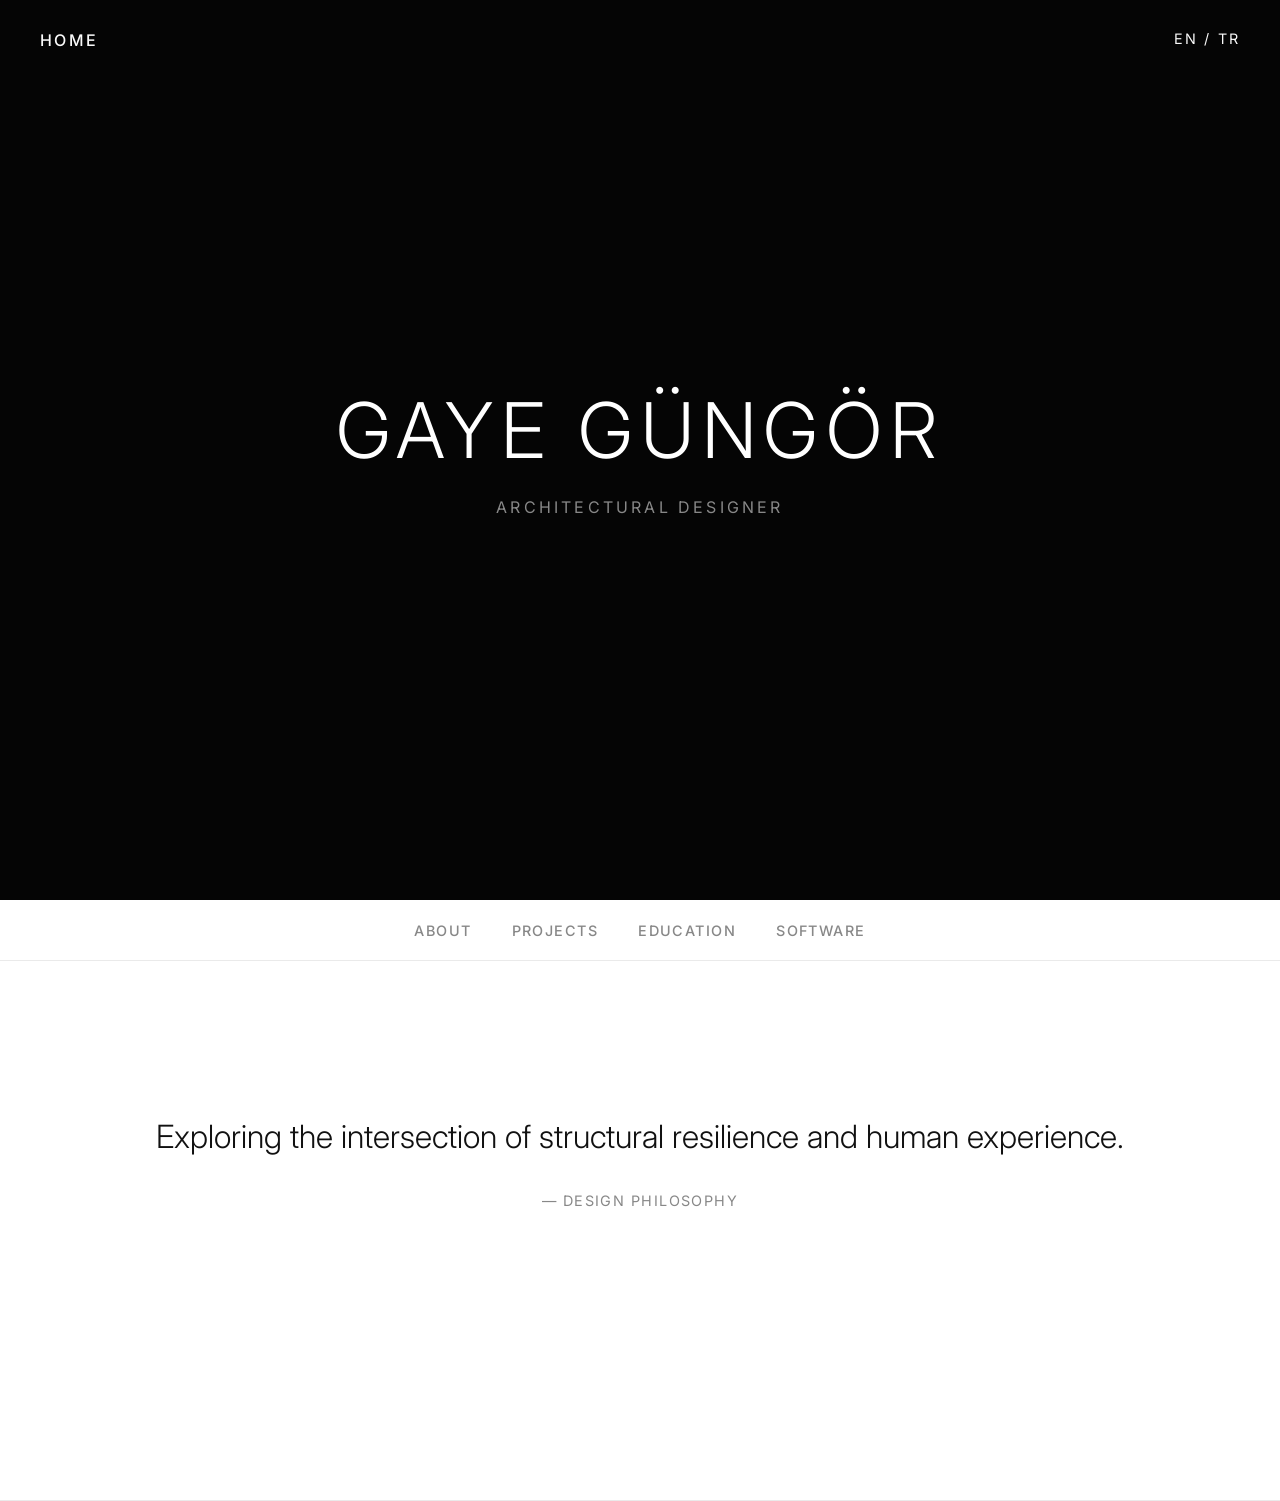
==== commit add1d2d9: "Update index.html" ====
--- a/index.html
+++ b/index.html
@@ -14,91 +14,50 @@
         body.lang-en .tr-text { display: none !important; }
 
         .fixed-logo { position: fixed; top: 30px; left: 40px; color: #ffffff; font-size: 1rem; font-weight: 500; text-transform: uppercase; letter-spacing: 0.15em; text-decoration: none; z-index: 9999; mix-blend-mode: difference; transition: opacity 0.3s ease; }
-        .fixed-logo:hover { opacity: 0.6; }
-
-        .lang-toggle { position: fixed; top: 30px; right: 40px; color: #ffffff; font-size: 0.9rem; text-transform: uppercase; letter-spacing: 0.15em; cursor: pointer; z-index: 9999; mix-blend-mode: difference; transition: opacity 0.3s ease, transform 0.3s ease; }
-        .lang-toggle:hover { opacity: 0.8; transform: translateY(-2px); }
+        .lang-toggle { position: fixed; top: 30px; right: 40px; color: #ffffff; font-size: 0.9rem; text-transform: uppercase; letter-spacing: 0.15em; cursor: pointer; z-index: 9999; mix-blend-mode: difference; }
 
         .hero { height: 100vh; background-color: #050505; display: flex; flex-direction: column; justify-content: center; align-items: center; position: relative; }
         .hero h1 { color: #ffffff; font-size: clamp(3rem, 6vw, 6rem); font-weight: 300; letter-spacing: 0.1em; text-transform: uppercase; animation: slideUp 1.5s ease-out forwards; opacity: 0; transform: translateY(30px); text-align: center; }
-        .hero p { color: #888888; margin-top: 20px; font-size: 1rem; text-transform: uppercase; letter-spacing: 0.2em; animation: slideUp 1.5s ease-out forwards 0.3s; opacity: 0; transform: translateY(30px); }
+        .hero p { color: #888888; margin-top: 20px; font-size: 1rem; text-transform: uppercase; letter-spacing: 0.2em; animation: slideUp 1.5s ease-out forwards 0.3s; opacity: 0; transform: translateY(30px); text-align: center; }
         @keyframes slideUp { to { opacity: 1; transform: translateY(0); } }
 
-        .hero-social, .hero-contact { position: absolute; bottom: 40px; display: flex; flex-direction: column; gap: 8px; opacity: 0; animation: slideUp 1.5s ease-out forwards 0.6s; }
-        .hero-social { left: 50px; text-align: left; }
-        .hero-contact { right: 50px; text-align: right; }
-        .contact-link { color: #666666; text-decoration: none; font-size: 0.75rem; letter-spacing: 0.15em; text-transform: uppercase; transition: color 0.3s ease; }
-        .contact-link:hover { color: #ffffff; }
-
-        .scroll-down { position: absolute; bottom: 40px; color: #ffffff; font-size: 0.8rem; letter-spacing: 0.2em; text-transform: uppercase; text-decoration: none; opacity: 0.7; transition: opacity 0.3s; animation: bounce 2s infinite; cursor: pointer; }
-        .scroll-down:hover { opacity: 1; }
-        @keyframes bounce { 0%, 20%, 50%, 80%, 100% { transform: translateY(0); } 40% { transform: translateY(-10px); } 60% { transform: translateY(-5px); } }
+        .hero-social, .hero-contact { position: absolute; bottom: 40px; display: flex; flex-direction: column; gap: 8px; }
+        .hero-social { left: 50px; } .hero-contact { right: 50px; text-align: right; }
+        .contact-link { color: #666666; text-decoration: none; font-size: 0.75rem; letter-spacing: 0.15em; text-transform: uppercase; }
 
         .nav-container { position: sticky; top: 0; background-color: rgba(255, 255, 255, 0.95); backdrop-filter: blur(5px); padding: 20px 0; border-bottom: 1px solid #eaeaea; z-index: 1000; text-align: center; }
         .nav-links { list-style: none; display: flex; justify-content: center; gap: 40px; flex-wrap: wrap; }
         .nav-links a { text-decoration: none; color: #888888; font-size: 0.9rem; font-weight: 500; text-transform: uppercase; letter-spacing: 0.1em; transition: color 0.3s ease; cursor: pointer; }
         .nav-links a:hover { color: #111111; }
 
-        .philosophy-section { padding: 150px 10%; background-color: #ffffff; text-align: center; min-height: 60vh; display: flex; flex-direction: column; justify-content: center; align-items: center; border-bottom: 1px solid #eaeaea; }
-        .philosophy-text { font-size: clamp(1.5rem, 2.5vw, 2.5rem); font-weight: 300; line-height: 1.6; color: #111111; max-width: 1000px; margin: 0 auto; letter-spacing: -0.02em; }
+        .philosophy-section { padding: 150px 10%; background-color: #ffffff; text-align: center; min-height: 60vh; border-bottom: 1px solid #eaeaea; }
+        .philosophy-text { font-size: clamp(1.5rem, 2.5vw, 2.5rem); font-weight: 300; line-height: 1.6; max-width: 1000px; margin: 0 auto; }
         .philosophy-sub { margin-top: 30px; font-size: 0.9rem; color: #888888; text-transform: uppercase; letter-spacing: 0.1em; }
-
-        footer { padding: 40px 10%; text-align: center; border-top: 1px solid #eaeaea; font-size: 0.85rem; color: #888888; background-color: #ffffff; }
     </style>
 </head>
 <body class="lang-en">
-    <a href="index.html" class="fixed-logo en-text" onclick="transitionToPage(event, 'index.html')">Home</a>
-    <a href="index.html" class="fixed-logo tr-text" onclick="transitionToPage(event, 'index.html')">Ana Sayfa</a>
-    <div class="lang-toggle" onclick="toggleLanguage()">
-        <span class="en-text"><span style="font-weight: 700; opacity: 1;">EN</span> <span style="font-weight: 300; opacity: 0.5;">/ TR</span></span>
-        <span class="tr-text"><span style="font-weight: 300; opacity: 0.5;">EN /</span> <span style="font-weight: 700; opacity: 1;">TR</span></span>
-    </div>
-
-    <section class="hero" id="home">
+    <a href="index.html" class="fixed-logo">Home</a>
+    <div class="lang-toggle" onclick="toggleLanguage()">EN / TR</div>
+    <section class="hero">
         <h1>Gaye Güngör</h1>
-        <p class="en-text">Architectural Designer</p>
-        <p class="tr-text">Mimari Tasarımcı</p>
-        <div class="hero-social"><a href="https://www.linkedin.com/in/gayeg%C3%BCng%C3%B6r" target="_blank" class="contact-link">LinkedIn</a></div>
-        <div class="hero-contact">
-            <a href="mailto:gungorggaye174@gmail.com" class="contact-link">gungorggaye174@gmail.com</a>
-            <a href="tel:+905522118345" class="contact-link">+90 552 211 8345</a>
-        </div>
-        <a class="scroll-down en-text" onclick="scrollToManifesto()">Scroll Down ↓</a>
-        <a class="scroll-down tr-text" onclick="scrollToManifesto()">Aşağı Kaydır ↓</a>
+        <p>Architectural Designer</p>
     </section>
-
-   <!-- Tüm dosyalarda aynı olmalı (Sıralama: About, Projects, Education, Software) -->
-<nav class="nav-container" id="navbar">
-    <ul class="nav-links" style="list-style: none; padding: 0;">
-        <li><a href="about.html" class="[ABOUT_ACTIVE]" onclick="transitionToPage(event, 'about.html')">About</a></li>
-        <li><a href="projects.html" class="[PROJECTS_ACTIVE]" onclick="transitionToPage(event, 'projects.html')">Projects</a></li>
-        <li><a href="education.html" class="[EDUCATION_ACTIVE]" onclick="transitionToPage(event, 'education.html')">Education</a></li>
-        <li><a href="software.html" class="[SOFTWARE_ACTIVE]" onclick="transitionToPage(event, 'software.html')">Software</a></li>
-    </ul>
-</nav>
-
+    <nav class="nav-container" id="navbar">
+        <ul class="nav-links">
+            <li><a href="about.html" onclick="transitionToPage(event, 'about.html')">About</a></li>
+            <li><a href="projects.html" onclick="transitionToPage(event, 'projects.html')">Projects</a></li>
+            <li><a href="education.html" onclick="transitionToPage(event, 'education.html')">Education</a></li>
+            <li><a href="software.html" onclick="transitionToPage(event, 'software.html')">Software</a></li>
+        </ul>
+    </nav>
     <section class="philosophy-section">
-        <div class="philosophy-text en-text">Exploring the intersection of structural resilience and human experience through adaptive reuse, heritage conservation, and sustainable spatial strategies.</div>
-        <div class="philosophy-text tr-text">Yeniden işlevlendirme, kültürel mirasın korunması ve sürdürülebilir mekansal stratejiler aracılığıyla yapısal dayanıklılık ile insan deneyiminin kesişimini araştırıyorum.</div>
-        <div class="philosophy-sub en-text">— Design Philosophy</div>
-        <div class="philosophy-sub tr-text">— Tasarım Felsefesi</div>
+        <div class="philosophy-text">Exploring the intersection of structural resilience and human experience.</div>
+        <div class="philosophy-sub">— Design Philosophy</div>
     </section>
-
-    <footer>
-        <p>© 2026 Gaye Güngör | Architectural Designer</p>
-    </footer>
-
     <script>
-        const savedLang = localStorage.getItem('siteLang') || 'en';
-        document.body.classList.add('lang-' + savedLang);
-        window.onload = function() { document.body.classList.add('loaded'); };
-        function scrollToManifesto() { document.querySelector('.philosophy-section').scrollIntoView({ behavior: 'smooth' }); }
-        function toggleLanguage() {
-            const body = document.body;
-            if (body.classList.contains('lang-en')) { body.classList.remove('lang-en'); body.classList.add('lang-tr'); localStorage.setItem('siteLang', 'tr'); }
-            else { body.classList.remove('lang-tr'); body.classList.add('lang-en'); localStorage.setItem('siteLang', 'en'); }
-        }
-        function transitionToPage(event, url) { event.preventDefault(); document.body.classList.add('fade-out'); setTimeout(function() { window.location.href = url; }, 600); }
+        window.onload = () => document.body.classList.add('loaded');
+        function transitionToPage(e, url) { e.preventDefault(); document.body.classList.add('fade-out'); setTimeout(() => window.location.href = url, 600); }
+        function toggleLanguage() { /* Dil değiştirme kodun */ }
     </script>
 </body>
 </html>
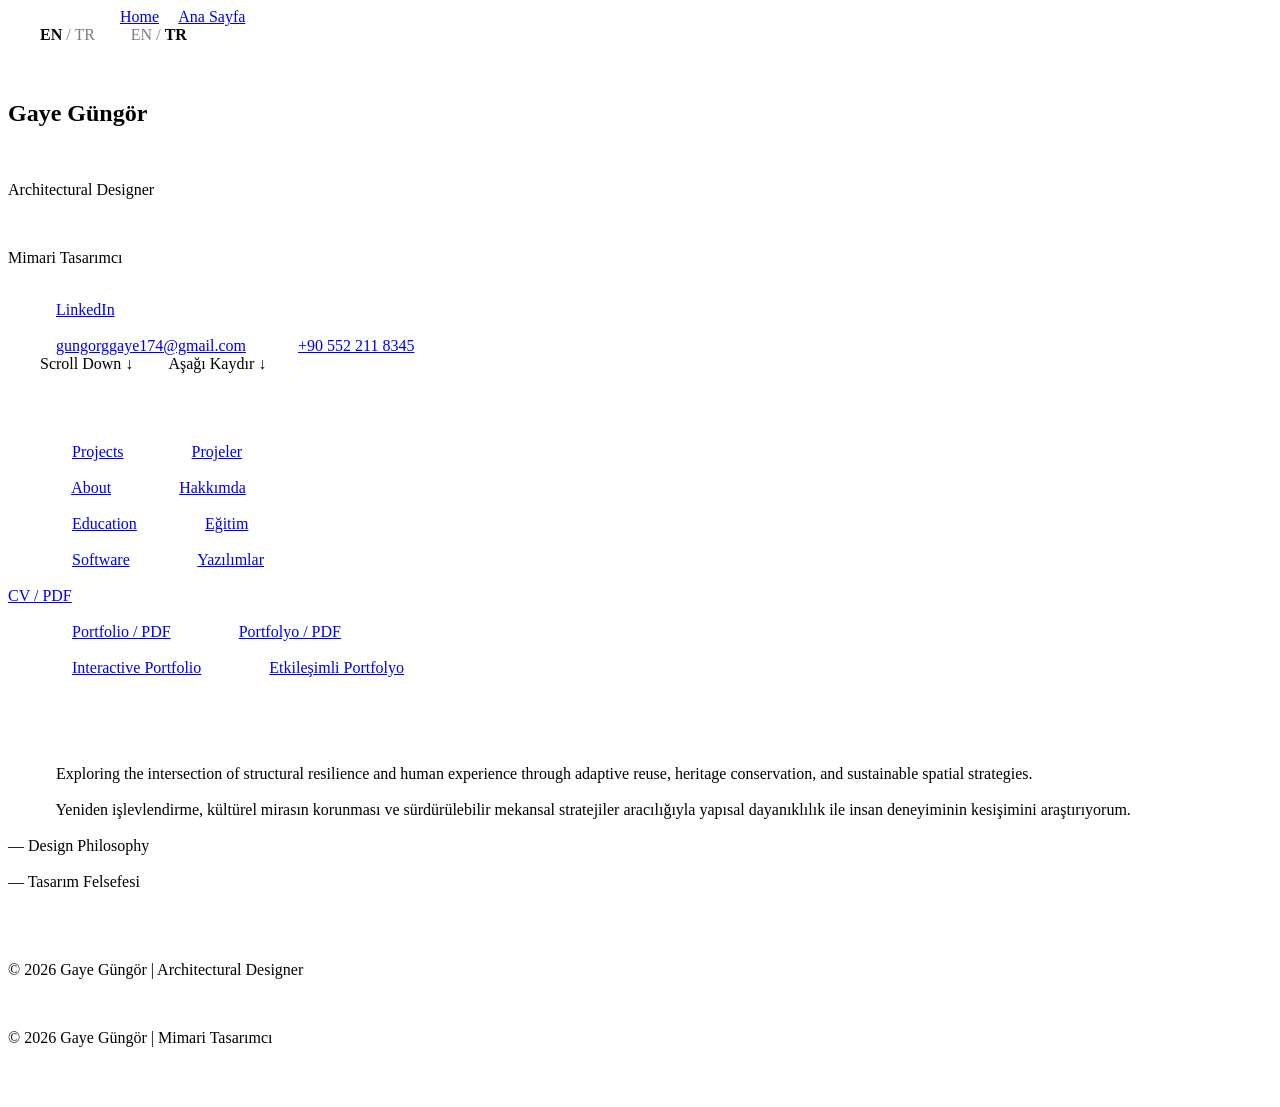
==== commit a7dd8628: "Update index.html" ====
--- a/index.html
+++ b/index.html
@@ -1,63 +1,348 @@
 <!DOCTYPE html>
 <html lang="en">
 <head>
-    <meta charset="UTF-8">
-    <meta name="viewport" content="width=device-width, initial-scale=1.0">
-    <title>Gaye Güngör | Architectural Designer</title>
-    <link href="https://fonts.googleapis.com/css2?family=Inter:wght@300;400;500;600&display=swap" rel="stylesheet">
-    <style>
-        * { box-sizing: border-box; margin: 0; padding: 0; }
-        body { font-family: 'Inter', sans-serif; background-color: #fafafa; color: #111111; opacity: 0; transition: opacity 0.6s ease-in-out; }
-        body.loaded { opacity: 1; }
-        body.fade-out { opacity: 0; }
-        body.lang-tr .en-text { display: none !important; }
-        body.lang-en .tr-text { display: none !important; }
-
-        .fixed-logo { position: fixed; top: 30px; left: 40px; color: #ffffff; font-size: 1rem; font-weight: 500; text-transform: uppercase; letter-spacing: 0.15em; text-decoration: none; z-index: 9999; mix-blend-mode: difference; transition: opacity 0.3s ease; }
-        .lang-toggle { position: fixed; top: 30px; right: 40px; color: #ffffff; font-size: 0.9rem; text-transform: uppercase; letter-spacing: 0.15em; cursor: pointer; z-index: 9999; mix-blend-mode: difference; }
-
-        .hero { height: 100vh; background-color: #050505; display: flex; flex-direction: column; justify-content: center; align-items: center; position: relative; }
-        .hero h1 { color: #ffffff; font-size: clamp(3rem, 6vw, 6rem); font-weight: 300; letter-spacing: 0.1em; text-transform: uppercase; animation: slideUp 1.5s ease-out forwards; opacity: 0; transform: translateY(30px); text-align: center; }
-        .hero p { color: #888888; margin-top: 20px; font-size: 1rem; text-transform: uppercase; letter-spacing: 0.2em; animation: slideUp 1.5s ease-out forwards 0.3s; opacity: 0; transform: translateY(30px); text-align: center; }
-        @keyframes slideUp { to { opacity: 1; transform: translateY(0); } }
-
-        .hero-social, .hero-contact { position: absolute; bottom: 40px; display: flex; flex-direction: column; gap: 8px; }
-        .hero-social { left: 50px; } .hero-contact { right: 50px; text-align: right; }
-        .contact-link { color: #666666; text-decoration: none; font-size: 0.75rem; letter-spacing: 0.15em; text-transform: uppercase; }
-
-        .nav-container { position: sticky; top: 0; background-color: rgba(255, 255, 255, 0.95); backdrop-filter: blur(5px); padding: 20px 0; border-bottom: 1px solid #eaeaea; z-index: 1000; text-align: center; }
-        .nav-links { list-style: none; display: flex; justify-content: center; gap: 40px; flex-wrap: wrap; }
-        .nav-links a { text-decoration: none; color: #888888; font-size: 0.9rem; font-weight: 500; text-transform: uppercase; letter-spacing: 0.1em; transition: color 0.3s ease; cursor: pointer; }
-        .nav-links a:hover { color: #111111; }
-
-        .philosophy-section { padding: 150px 10%; background-color: #ffffff; text-align: center; min-height: 60vh; border-bottom: 1px solid #eaeaea; }
-        .philosophy-text { font-size: clamp(1.5rem, 2.5vw, 2.5rem); font-weight: 300; line-height: 1.6; max-width: 1000px; margin: 0 auto; }
-        .philosophy-sub { margin-top: 30px; font-size: 0.9rem; color: #888888; text-transform: uppercase; letter-spacing: 0.1em; }
-    </style>
+    <meta charset="UTF-8">
+    <meta name="viewport" content="width=device-width, initial-scale=1.0">
+    <title>Gaye Güngör | Architectural Designer</title>
+    <link href="https://fonts.googleapis.com/css2?family=Inter:wght@300;400;500;600&display=swap" rel="stylesheet">
+    <style>
+        /* TEMEL AYARLAR VE ANİMASYON GEÇİŞİ */
+        * { box-sizing: border-box; margin: 0; padding: 0; }
+        
+        body { 
+            font-family: 'Inter', sans-serif; 
+            background-color: #fafafa; 
+            color: #111111; 
+            opacity: 0;
+            transition: opacity 0.6s ease-in-out;
+        }
+        
+        body.loaded { opacity: 1; }
+        body.fade-out { opacity: 0; }
+
+        /* DİL GİZLEME/GÖSTERME SİSTEMİ */
+        body.lang-tr .en-text { display: none !important; }
+        body.lang-en .tr-text { display: none !important; }
+
+        /* SOL ÜST KÖŞE SABİT ANA SAYFA LOGOSU */
+        .fixed-logo {
+            position: fixed;
+            top: 30px;
+            left: 40px;
+            color: #ffffff;
+            font-size: 1rem;
+            font-weight: 500;
+            text-transform: uppercase;
+            letter-spacing: 0.15em;
+            text-decoration: none;
+            z-index: 9999;
+            mix-blend-mode: difference;
+            transition: opacity 0.3s ease;
+        }
+        .fixed-logo:hover { opacity: 0.6; }
+
+        /* SAĞ ÜST KÖŞE DİL SEÇENEĞİ (ENG / TR) */
+        .lang-toggle {
+            position: fixed;
+            top: 30px;
+            right: 40px;
+            color: #ffffff;
+            font-size: 0.9rem;
+            text-transform: uppercase;
+            letter-spacing: 0.15em;
+            cursor: pointer;
+            z-index: 9999;
+            mix-blend-mode: difference;
+            transition: opacity 0.3s ease, transform 0.3s ease;
+        }
+        .lang-toggle:hover { opacity: 0.8; transform: translateY(-2px); }
+
+        /* 1. SİYAH GİRİŞ EKRANI (HERO) */
+        .hero {
+            height: 100vh;
+            background-color: #050505; 
+            display: flex;
+            flex-direction: column;
+            justify-content: center;
+            align-items: center;
+            position: relative;
+        }
+
+        .hero h1 {
+            color: #ffffff; 
+            font-size: clamp(3rem, 6vw, 6rem);
+            font-weight: 300;
+            letter-spacing: 0.1em;
+            text-transform: uppercase;
+            animation: slideUp 1.5s ease-out forwards;
+            opacity: 0;
+            transform: translateY(30px);
+            text-align: center;
+        }
+
+        .hero p { 
+            color: #888888; 
+            margin-top: 20px; 
+            font-size: 1rem; 
+            text-transform: uppercase; 
+            letter-spacing: 0.2em; 
+            animation: slideUp 1.5s ease-out forwards 0.3s; 
+            opacity: 0; 
+            transform: translateY(30px); 
+            text-align: center;
+        }
+
+        @keyframes slideUp {
+            to { opacity: 1; transform: translateY(0); }
+        }
+
+        /* Hero İçi İletişim Bilgileri */
+        .hero-social, .hero-contact {
+            position: absolute;
+            bottom: 40px;
+            display: flex;
+            flex-direction: column;
+            gap: 8px;
+            opacity: 0;
+            animation: slideUp 1.5s ease-out forwards 0.6s; 
+        }
+
+        .hero-social { left: 50px; text-align: left; }
+        .hero-contact { right: 50px; text-align: right; }
+
+        .contact-link {
+            color: #666666;
+            text-decoration: none;
+            font-size: 0.75rem;
+            letter-spacing: 0.15em;
+            text-transform: uppercase;
+            transition: color 0.3s ease;
+        }
+        .contact-link:hover { color: #ffffff; }
+
+        .scroll-down {
+            position: absolute;
+            bottom: 40px;
+            color: #ffffff;
+            font-size: 0.8rem;
+            letter-spacing: 0.2em;
+            text-transform: uppercase;
+            text-decoration: none;
+            opacity: 0.7;
+            transition: opacity 0.3s;
+            animation: bounce 2s infinite;
+            cursor: pointer;
+        }
+        .scroll-down:hover { opacity: 1; }
+
+        @keyframes bounce {
+            0%, 20%, 50%, 80%, 100% { transform: translateY(0); }
+            40% { transform: translateY(-10px); }
+            60% { transform: translateY(-5px); }
+        }
+
+        /* 2. YAPIŞKAN MENÜ */
+        .nav-container {
+            position: sticky;
+            top: 0;
+            background-color: rgba(255, 255, 255, 0.95); 
+            backdrop-filter: blur(5px);
+            padding: 20px 0;
+            border-bottom: 1px solid #eaeaea;
+            z-index: 1000;
+            text-align: center;
+        }
+
+        .nav-links {
+            list-style: none;
+            display: flex;
+            justify-content: center;
+            gap: 40px;
+            flex-wrap: wrap;
+        }
+
+        .nav-links a {
+            text-decoration: none;
+            color: #888888;
+            font-size: 0.9rem;
+            font-weight: 500;
+            text-transform: uppercase;
+            letter-spacing: 0.1em;
+            transition: color 0.3s ease;
+            cursor: pointer;
+        }
+        .nav-links a:hover, .nav-links a.active { color: #111111; }
+
+        /* MANİFESTO / VİZYON BÖLÜMÜ */
+        .philosophy-section {
+            padding: 150px 10%;
+            background-color: #ffffff;
+            text-align: center;
+            min-height: 60vh;
+            display: flex;
+            flex-direction: column;
+            justify-content: center;
+            align-items: center;
+            border-bottom: 1px solid #eaeaea;
+        }
+        .philosophy-text {
+            font-size: clamp(1.5rem, 2.5vw, 2.5rem);
+            font-weight: 300;
+            line-height: 1.6;
+            color: #111111;
+            max-width: 1000px;
+            margin: 0 auto;
+            letter-spacing: -0.02em;
+        }
+        .philosophy-sub {
+            margin-top: 30px;
+            font-size: 0.9rem;
+            color: #888888;
+            text-transform: uppercase;
+            letter-spacing: 0.1em;
+        }
+
+        footer {
+            padding: 40px 10%;
+            text-align: center;
+            border-top: 1px solid #eaeaea;
+            font-size: 0.85rem;
+            color: #888888;
+            background-color: #ffffff;
+        }
+
+        /* MOBİL UYUM */
+        @media (max-width: 768px) {
+            .nav-links { gap: 20px; }
+            .hero-social, .hero-contact { bottom: 20px; gap: 5px; }
+            .hero-social { left: 20px; }
+            .hero-contact { right: 20px; }
+            .contact-link { font-size: 0.65rem; }
+            .scroll-down { bottom: 80px; }
+            .fixed-logo { top: 20px; left: 20px; font-size: 0.8rem; }
+            .lang-toggle { top: 20px; right: 20px; font-size: 0.8rem; }
+            .philosophy-section { padding: 80px 5%; }
+        }
+    </style>
 </head>
 <body class="lang-en">
-    <a href="index.html" class="fixed-logo">Home</a>
-    <div class="lang-toggle" onclick="toggleLanguage()">EN / TR</div>
-    <section class="hero">
-        <h1>Gaye Güngör</h1>
-        <p>Architectural Designer</p>
-    </section>
-    <nav class="nav-container" id="navbar">
-        <ul class="nav-links">
-            <li><a href="about.html" onclick="transitionToPage(event, 'about.html')">About</a></li>
-            <li><a href="projects.html" onclick="transitionToPage(event, 'projects.html')">Projects</a></li>
-            <li><a href="education.html" onclick="transitionToPage(event, 'education.html')">Education</a></li>
-            <li><a href="software.html" onclick="transitionToPage(event, 'software.html')">Software</a></li>
-        </ul>
-    </nav>
-    <section class="philosophy-section">
-        <div class="philosophy-text">Exploring the intersection of structural resilience and human experience.</div>
-        <div class="philosophy-sub">— Design Philosophy</div>
-    </section>
-    <script>
-        window.onload = () => document.body.classList.add('loaded');
-        function transitionToPage(e, url) { e.preventDefault(); document.body.classList.add('fade-out'); setTimeout(() => window.location.href = url, 600); }
-        function toggleLanguage() { /* Dil değiştirme kodun */ }
-    </script>
+
+    <!-- SOL ÜST ANA SAYFA BUTONU -->
+    <a href="index.html" class="fixed-logo en-text" onclick="transitionToPage(event, 'index.html')">Home</a>
+    <a href="index.html" class="fixed-logo tr-text" onclick="transitionToPage(event, 'index.html')">Ana Sayfa</a>
+    
+    <!-- SAĞ ÜST DİL SEÇENEĞİ -->
+    <div class="lang-toggle" onclick="toggleLanguage()">
+        <span class="en-text"><span style="font-weight: 700; opacity: 1;">EN</span> <span style="font-weight: 300; opacity: 0.5;">/ TR</span></span>
+        <span class="tr-text"><span style="font-weight: 300; opacity: 0.5;">EN /</span> <span style="font-weight: 700; opacity: 1;">TR</span></span>
+    </div>
+
+    <section class="hero" id="home">
+        <h1>Gaye Güngör</h1>
+        <p class="en-text">Architectural Designer</p>
+        <p class="tr-text">Mimari Tasarımcı</p>
+        
+        <div class="hero-social">
+            <a href="https://www.linkedin.com/in/gayeg%C3%BCng%C3%B6r" target="_blank" class="contact-link">LinkedIn</a>
+        </div>
+
+        <div class="hero-contact">
+            <a href="mailto:gungorggaye174@gmail.com" class="contact-link">gungorggaye174@gmail.com</a>
+            <a href="tel:+905522118345" class="contact-link">+90 552 211 8345</a>
+        </div>
+
+        <a class="scroll-down en-text" onclick="scrollToManifesto()">Scroll Down ↓</a>
+        <a class="scroll-down tr-text" onclick="scrollToManifesto()">Aşağı Kaydır ↓</a>
+    </section>
+
+    <!-- MENÜ: Artık "Projects" linki projects.html dosyasına gidiyor. -->
+    <nav class="nav-container" id="navbar">
+        <ul class="nav-links" style="list-style: none; padding: 0;">
+            <li>
+                <a href="projects.html" class="en-text" onclick="transitionToPage(event, 'projects.html')">Projects</a>
+                <a href="projects.html" class="tr-text" onclick="transitionToPage(event, 'projects.html')">Projeler</a>
+            </li>
+            <li>
+                <a href="about.html" class="en-text" onclick="transitionToPage(event, 'about.html')">About</a>
+                <a href="about.html" class="tr-text" onclick="transitionToPage(event, 'about.html')">Hakkımda</a>
+            </li>
+            <li>
+                <a href="education.html" class="en-text" onclick="transitionToPage(event, 'education.html')">Education</a>
+                <a href="education.html" class="tr-text" onclick="transitionToPage(event, 'education.html')">Eğitim</a>
+            </li>
+            <li>
+                <a href="software.html" class="en-text" onclick="transitionToPage(event, 'software.html')">Software</a>
+                <a href="software.html" class="tr-text" onclick="transitionToPage(event, 'software.html')">Yazılımlar</a>
+            </li>
+            <li><a href="Gaye_Gungor_CV.pdf" target="_blank">CV / PDF</a></li>
+            <li>
+                <a href="Gaye_Gungor_Portfolio%20(1).pdf" target="_blank" class="en-text">Portfolio / PDF</a>
+                <a href="Gaye_Gungor_Portfolio%20(1).pdf" target="_blank" class="tr-text">Portfolyo / PDF</a>
+            </li>
+            <li>
+                <a href="https://heyzine.com/flip-book/fa36f7c1f8.html" target="_blank" class="en-text">Interactive Portfolio</a>
+                <a href="https://heyzine.com/flip-book/fa36f7c1f8.html" target="_blank" class="tr-text">Etkileşimli Portfolyo</a>
+            </li>
+        </ul>
+    </nav>
+
+    <!-- VİZYON / MANİFESTO BÖLÜMÜ -->
+    <section class="philosophy-section">
+        <div class="philosophy-text en-text">
+            Exploring the intersection of structural resilience and human experience through adaptive reuse, heritage conservation, and sustainable spatial strategies.
+        </div>
+        <div class="philosophy-text tr-text">
+            Yeniden işlevlendirme, kültürel mirasın korunması ve sürdürülebilir mekansal stratejiler aracılığıyla yapısal dayanıklılık ile insan deneyiminin kesişimini araştırıyorum.
+        </div>
+        <div class="philosophy-sub en-text">— Design Philosophy</div>
+        <div class="philosophy-sub tr-text">— Tasarım Felsefesi</div>
+    </section>
+
+    <footer>
+        <p class="en-text">© 2026 Gaye Güngör | Architectural Designer</p>
+        <p class="tr-text">© 2026 Gaye Güngör | Mimari Tasarımcı</p>
+    </footer>
+
+    <script>
+        // 1. Dil Hafızası
+        const savedLang = localStorage.getItem('siteLang') || 'en';
+        document.body.classList.remove('lang-en', 'lang-tr');
+        document.body.classList.add('lang-' + savedLang);
+
+        // 2. Sayfa Yüklenme Animasyonu
+        window.onload = function() {
+            document.body.classList.add('loaded');
+        };
+
+        // 3. Manifesto Bölümüne Kaydırma
+        function scrollToManifesto() {
+            document.querySelector('.philosophy-section').scrollIntoView({ behavior: 'smooth' });
+        }
+
+        // 4. Dil Değiştirme Fonksiyonu
+        function toggleLanguage() {
+            const body = document.body;
+            if (body.classList.contains('lang-en')) {
+                body.classList.remove('lang-en');
+                body.classList.add('lang-tr');
+                localStorage.setItem('siteLang', 'tr');
+            } else {
+                body.classList.remove('lang-tr');
+                body.classList.add('lang-en');
+                localStorage.setItem('siteLang', 'en');
+            }
+        }
+
+        // 5. Sayfalar Arası Geçiş Animasyonu
+        function transitionToPage(event, url) {
+            event.preventDefault(); 
+            document.body.classList.remove('loaded');
+            document.body.classList.add('fade-out'); 
+            
+            setTimeout(function() {
+                window.location.href = url;
+            }, 600);
+        }
+    </script>
 </body>
 </html>
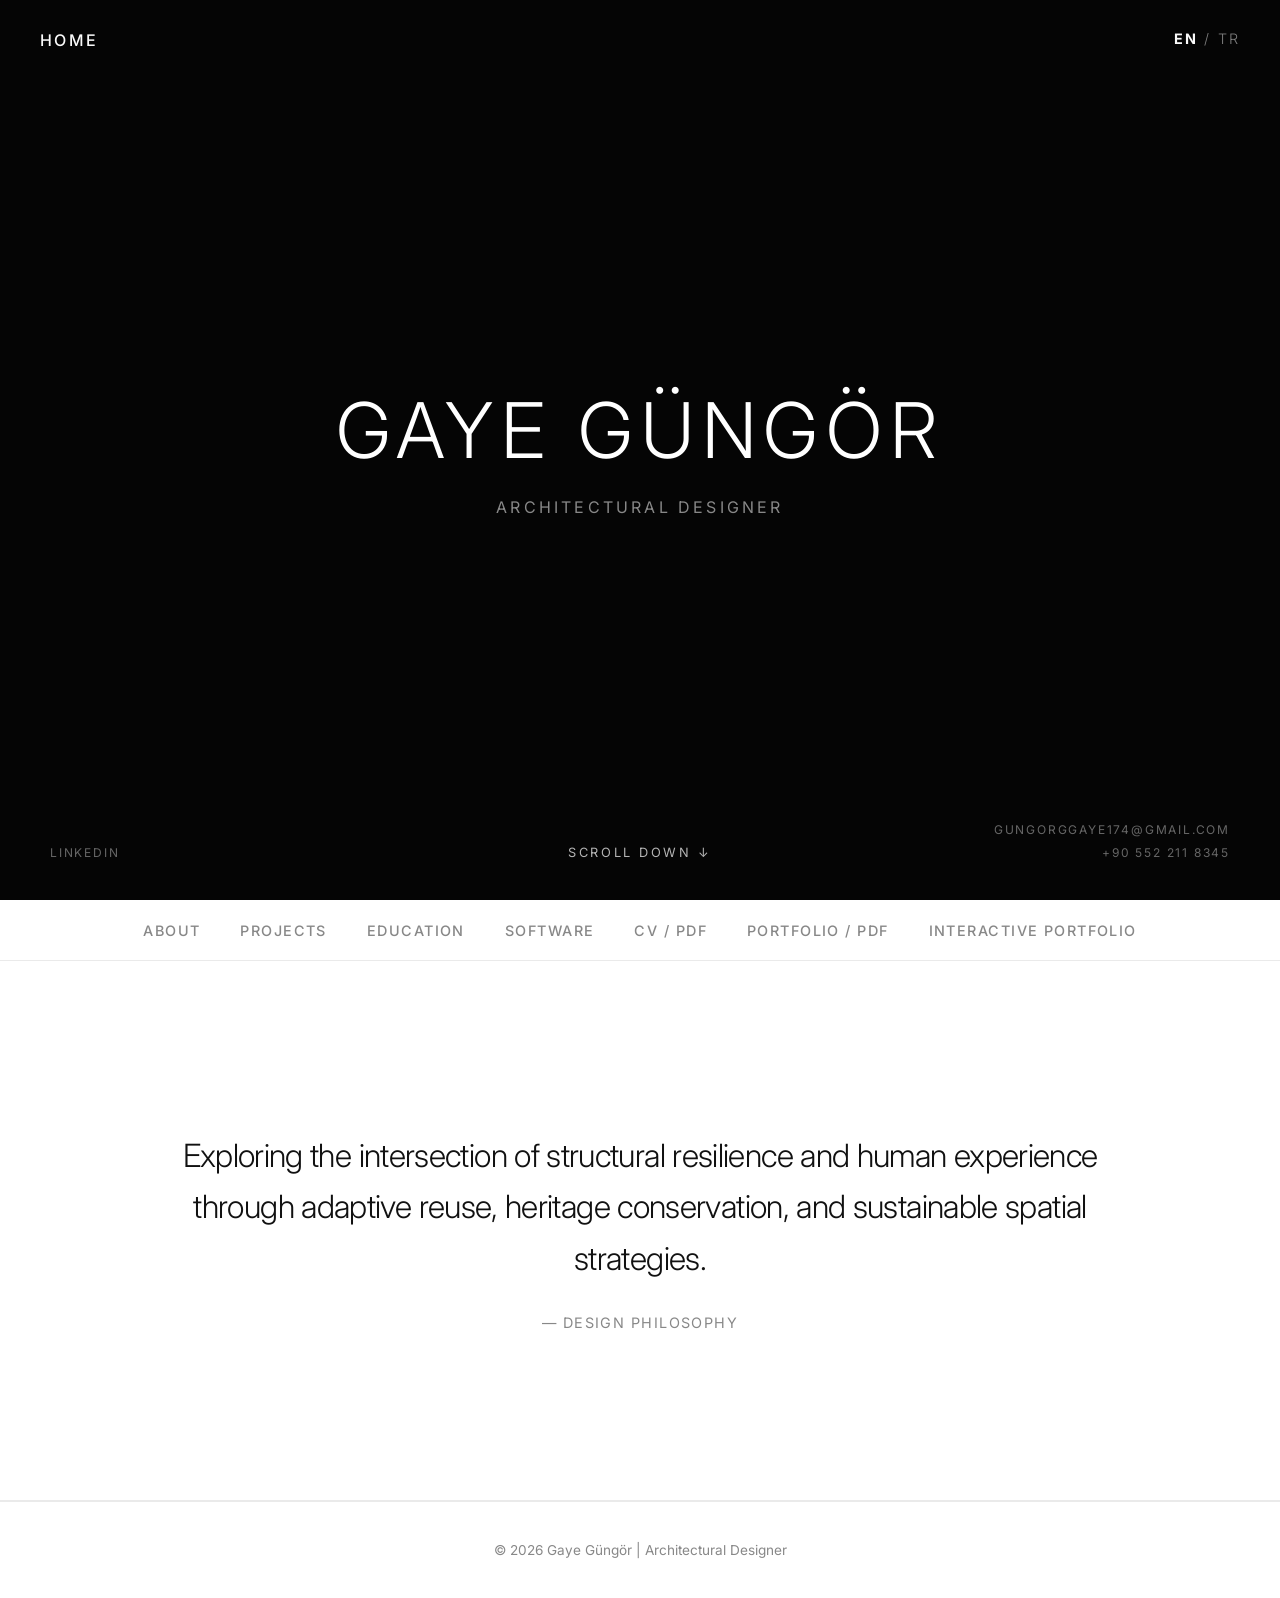
==== commit 178af004: "Update index.html" ====
--- a/index.html
+++ b/index.html
@@ -1,348 +1,348 @@
 <!DOCTYPE html>
 <html lang="en">
 <head>
-    <meta charset="UTF-8">
-    <meta name="viewport" content="width=device-width, initial-scale=1.0">
-    <title>Gaye Güngör | Architectural Designer</title>
-    <link href="https://fonts.googleapis.com/css2?family=Inter:wght@300;400;500;600&display=swap" rel="stylesheet">
-    <style>
-        /* TEMEL AYARLAR VE ANİMASYON GEÇİŞİ */
-        * { box-sizing: border-box; margin: 0; padding: 0; }
-        
-        body { 
-            font-family: 'Inter', sans-serif; 
-            background-color: #fafafa; 
-            color: #111111; 
-            opacity: 0;
-            transition: opacity 0.6s ease-in-out;
-        }
-        
-        body.loaded { opacity: 1; }
-        body.fade-out { opacity: 0; }
-
-        /* DİL GİZLEME/GÖSTERME SİSTEMİ */
-        body.lang-tr .en-text { display: none !important; }
-        body.lang-en .tr-text { display: none !important; }
-
-        /* SOL ÜST KÖŞE SABİT ANA SAYFA LOGOSU */
-        .fixed-logo {
-            position: fixed;
-            top: 30px;
-            left: 40px;
-            color: #ffffff;
-            font-size: 1rem;
-            font-weight: 500;
-            text-transform: uppercase;
-            letter-spacing: 0.15em;
-            text-decoration: none;
-            z-index: 9999;
-            mix-blend-mode: difference;
-            transition: opacity 0.3s ease;
-        }
-        .fixed-logo:hover { opacity: 0.6; }
-
-        /* SAĞ ÜST KÖŞE DİL SEÇENEĞİ (ENG / TR) */
-        .lang-toggle {
-            position: fixed;
-            top: 30px;
-            right: 40px;
-            color: #ffffff;
-            font-size: 0.9rem;
-            text-transform: uppercase;
-            letter-spacing: 0.15em;
-            cursor: pointer;
-            z-index: 9999;
-            mix-blend-mode: difference;
-            transition: opacity 0.3s ease, transform 0.3s ease;
-        }
-        .lang-toggle:hover { opacity: 0.8; transform: translateY(-2px); }
-
-        /* 1. SİYAH GİRİŞ EKRANI (HERO) */
-        .hero {
-            height: 100vh;
-            background-color: #050505; 
-            display: flex;
-            flex-direction: column;
-            justify-content: center;
-            align-items: center;
-            position: relative;
-        }
-
-        .hero h1 {
-            color: #ffffff; 
-            font-size: clamp(3rem, 6vw, 6rem);
-            font-weight: 300;
-            letter-spacing: 0.1em;
-            text-transform: uppercase;
-            animation: slideUp 1.5s ease-out forwards;
-            opacity: 0;
-            transform: translateY(30px);
-            text-align: center;
-        }
-
-        .hero p { 
-            color: #888888; 
-            margin-top: 20px; 
-            font-size: 1rem; 
-            text-transform: uppercase; 
-            letter-spacing: 0.2em; 
-            animation: slideUp 1.5s ease-out forwards 0.3s; 
-            opacity: 0; 
-            transform: translateY(30px); 
-            text-align: center;
-        }
-
-        @keyframes slideUp {
-            to { opacity: 1; transform: translateY(0); }
-        }
-
-        /* Hero İçi İletişim Bilgileri */
-        .hero-social, .hero-contact {
-            position: absolute;
-            bottom: 40px;
-            display: flex;
-            flex-direction: column;
-            gap: 8px;
-            opacity: 0;
-            animation: slideUp 1.5s ease-out forwards 0.6s; 
-        }
-
-        .hero-social { left: 50px; text-align: left; }
-        .hero-contact { right: 50px; text-align: right; }
-
-        .contact-link {
-            color: #666666;
-            text-decoration: none;
-            font-size: 0.75rem;
-            letter-spacing: 0.15em;
-            text-transform: uppercase;
-            transition: color 0.3s ease;
-        }
-        .contact-link:hover { color: #ffffff; }
-
-        .scroll-down {
-            position: absolute;
-            bottom: 40px;
-            color: #ffffff;
-            font-size: 0.8rem;
-            letter-spacing: 0.2em;
-            text-transform: uppercase;
-            text-decoration: none;
-            opacity: 0.7;
-            transition: opacity 0.3s;
-            animation: bounce 2s infinite;
-            cursor: pointer;
-        }
-        .scroll-down:hover { opacity: 1; }
-
-        @keyframes bounce {
-            0%, 20%, 50%, 80%, 100% { transform: translateY(0); }
-            40% { transform: translateY(-10px); }
-            60% { transform: translateY(-5px); }
-        }
-
-        /* 2. YAPIŞKAN MENÜ */
-        .nav-container {
-            position: sticky;
-            top: 0;
-            background-color: rgba(255, 255, 255, 0.95); 
-            backdrop-filter: blur(5px);
-            padding: 20px 0;
-            border-bottom: 1px solid #eaeaea;
-            z-index: 1000;
-            text-align: center;
-        }
-
-        .nav-links {
-            list-style: none;
-            display: flex;
-            justify-content: center;
-            gap: 40px;
-            flex-wrap: wrap;
-        }
-
-        .nav-links a {
-            text-decoration: none;
-            color: #888888;
-            font-size: 0.9rem;
-            font-weight: 500;
-            text-transform: uppercase;
-            letter-spacing: 0.1em;
-            transition: color 0.3s ease;
-            cursor: pointer;
-        }
-        .nav-links a:hover, .nav-links a.active { color: #111111; }
-
-        /* MANİFESTO / VİZYON BÖLÜMÜ */
-        .philosophy-section {
-            padding: 150px 10%;
-            background-color: #ffffff;
-            text-align: center;
-            min-height: 60vh;
-            display: flex;
-            flex-direction: column;
-            justify-content: center;
-            align-items: center;
-            border-bottom: 1px solid #eaeaea;
-        }
-        .philosophy-text {
-            font-size: clamp(1.5rem, 2.5vw, 2.5rem);
-            font-weight: 300;
-            line-height: 1.6;
-            color: #111111;
-            max-width: 1000px;
-            margin: 0 auto;
-            letter-spacing: -0.02em;
-        }
-        .philosophy-sub {
-            margin-top: 30px;
-            font-size: 0.9rem;
-            color: #888888;
-            text-transform: uppercase;
-            letter-spacing: 0.1em;
-        }
-
-        footer {
-            padding: 40px 10%;
-            text-align: center;
-            border-top: 1px solid #eaeaea;
-            font-size: 0.85rem;
-            color: #888888;
-            background-color: #ffffff;
-        }
-
-        /* MOBİL UYUM */
-        @media (max-width: 768px) {
-            .nav-links { gap: 20px; }
-            .hero-social, .hero-contact { bottom: 20px; gap: 5px; }
-            .hero-social { left: 20px; }
-            .hero-contact { right: 20px; }
-            .contact-link { font-size: 0.65rem; }
-            .scroll-down { bottom: 80px; }
-            .fixed-logo { top: 20px; left: 20px; font-size: 0.8rem; }
-            .lang-toggle { top: 20px; right: 20px; font-size: 0.8rem; }
-            .philosophy-section { padding: 80px 5%; }
-        }
-    </style>
+    <meta charset="UTF-8">
+    <meta name="viewport" content="width=device-width, initial-scale=1.0">
+    <title>Gaye Güngör | Architectural Designer</title>
+    <link href="https://fonts.googleapis.com/css2?family=Inter:wght@300;400;500;600&display=swap" rel="stylesheet">
+    <style>
+        /* TEMEL AYARLAR VE ANİMASYON GEÇİŞİ */
+        * { box-sizing: border-box; margin: 0; padding: 0; }
+        
+        body { 
+            font-family: 'Inter', sans-serif; 
+            background-color: #fafafa; 
+            color: #111111; 
+            opacity: 0;
+            transition: opacity 0.6s ease-in-out;
+        }
+        
+        body.loaded { opacity: 1; }
+        body.fade-out { opacity: 0; }
+
+        /* DİL GİZLEME/GÖSTERME SİSTEMİ */
+        body.lang-tr .en-text { display: none !important; }
+        body.lang-en .tr-text { display: none !important; }
+
+        /* SOL ÜST KÖŞE SABİT ANA SAYFA LOGOSU */
+        .fixed-logo {
+            position: fixed;
+            top: 30px;
+            left: 40px;
+            color: #ffffff;
+            font-size: 1rem;
+            font-weight: 500;
+            text-transform: uppercase;
+            letter-spacing: 0.15em;
+            text-decoration: none;
+            z-index: 9999;
+            mix-blend-mode: difference;
+            transition: opacity 0.3s ease;
+        }
+        .fixed-logo:hover { opacity: 0.6; }
+
+        /* SAĞ ÜST KÖŞE DİL SEÇENEĞİ (ENG / TR) */
+        .lang-toggle {
+            position: fixed;
+            top: 30px;
+            right: 40px;
+            color: #ffffff;
+            font-size: 0.9rem;
+            text-transform: uppercase;
+            letter-spacing: 0.15em;
+            cursor: pointer;
+            z-index: 9999;
+            mix-blend-mode: difference;
+            transition: opacity 0.3s ease, transform 0.3s ease;
+        }
+        .lang-toggle:hover { opacity: 0.8; transform: translateY(-2px); }
+
+        /* 1. SİYAH GİRİŞ EKRANI (HERO) */
+        .hero {
+            height: 100vh;
+            background-color: #050505; 
+            display: flex;
+            flex-direction: column;
+            justify-content: center;
+            align-items: center;
+            position: relative;
+        }
+
+        .hero h1 {
+            color: #ffffff; 
+            font-size: clamp(3rem, 6vw, 6rem);
+            font-weight: 300;
+            letter-spacing: 0.1em;
+            text-transform: uppercase;
+            animation: slideUp 1.5s ease-out forwards;
+            opacity: 0;
+            transform: translateY(30px);
+            text-align: center;
+        }
+
+        .hero p { 
+            color: #888888; 
+            margin-top: 20px; 
+            font-size: 1rem; 
+            text-transform: uppercase; 
+            letter-spacing: 0.2em; 
+            animation: slideUp 1.5s ease-out forwards 0.3s; 
+            opacity: 0; 
+            transform: translateY(30px); 
+            text-align: center;
+        }
+
+        @keyframes slideUp {
+            to { opacity: 1; transform: translateY(0); }
+        }
+
+        /* Hero İçi İletişim Bilgileri */
+        .hero-social, .hero-contact {
+            position: absolute;
+            bottom: 40px;
+            display: flex;
+            flex-direction: column;
+            gap: 8px;
+            opacity: 0;
+            animation: slideUp 1.5s ease-out forwards 0.6s; 
+        }
+
+        .hero-social { left: 50px; text-align: left; }
+        .hero-contact { right: 50px; text-align: right; }
+
+        .contact-link {
+            color: #666666;
+            text-decoration: none;
+            font-size: 0.75rem;
+            letter-spacing: 0.15em;
+            text-transform: uppercase;
+            transition: color 0.3s ease;
+        }
+        .contact-link:hover { color: #ffffff; }
+
+        .scroll-down {
+            position: absolute;
+            bottom: 40px;
+            color: #ffffff;
+            font-size: 0.8rem;
+            letter-spacing: 0.2em;
+            text-transform: uppercase;
+            text-decoration: none;
+            opacity: 0.7;
+            transition: opacity 0.3s;
+            animation: bounce 2s infinite;
+            cursor: pointer;
+        }
+        .scroll-down:hover { opacity: 1; }
+
+        @keyframes bounce {
+            0%, 20%, 50%, 80%, 100% { transform: translateY(0); }
+            40% { transform: translateY(-10px); }
+            60% { transform: translateY(-5px); }
+        }
+
+        /* 2. YAPIŞKAN MENÜ (About başa alındı) */
+        .nav-container {
+            position: sticky;
+            top: 0;
+            background-color: rgba(255, 255, 255, 0.95); 
+            backdrop-filter: blur(5px);
+            padding: 20px 0;
+            border-bottom: 1px solid #eaeaea;
+            z-index: 1000;
+            text-align: center;
+        }
+
+        .nav-links {
+            list-style: none;
+            display: flex;
+            justify-content: center;
+            gap: 40px;
+            flex-wrap: wrap;
+        }
+
+        .nav-links a {
+            text-decoration: none;
+            color: #888888;
+            font-size: 0.9rem;
+            font-weight: 500;
+            text-transform: uppercase;
+            letter-spacing: 0.1em;
+            transition: color 0.3s ease;
+            cursor: pointer;
+        }
+        .nav-links a:hover, .nav-links a.active { color: #111111; }
+
+        /* MANİFESTO / VİZYON BÖLÜMÜ */
+        .philosophy-section {
+            padding: 150px 10%;
+            background-color: #ffffff;
+            text-align: center;
+            min-height: 60vh;
+            display: flex;
+            flex-direction: column;
+            justify-content: center;
+            align-items: center;
+            border-bottom: 1px solid #eaeaea;
+        }
+        .philosophy-text {
+            font-size: clamp(1.5rem, 2.5vw, 2.5rem);
+            font-weight: 300;
+            line-height: 1.6;
+            color: #111111;
+            max-width: 1000px;
+            margin: 0 auto;
+            letter-spacing: -0.02em;
+        }
+        .philosophy-sub {
+            margin-top: 30px;
+            font-size: 0.9rem;
+            color: #888888;
+            text-transform: uppercase;
+            letter-spacing: 0.1em;
+        }
+
+        footer {
+            padding: 40px 10%;
+            text-align: center;
+            border-top: 1px solid #eaeaea;
+            font-size: 0.85rem;
+            color: #888888;
+            background-color: #ffffff;
+        }
+
+        /* MOBİL UYUM */
+        @media (max-width: 768px) {
+            .nav-links { gap: 20px; }
+            .hero-social, .hero-contact { bottom: 20px; gap: 5px; }
+            .hero-social { left: 20px; }
+            .hero-contact { right: 20px; }
+            .contact-link { font-size: 0.65rem; }
+            .scroll-down { bottom: 80px; }
+            .fixed-logo { top: 20px; left: 20px; font-size: 0.8rem; }
+            .lang-toggle { top: 20px; right: 20px; font-size: 0.8rem; }
+            .philosophy-section { padding: 80px 5%; }
+        }
+    </style>
 </head>
 <body class="lang-en">
 
-    <!-- SOL ÜST ANA SAYFA BUTONU -->
-    <a href="index.html" class="fixed-logo en-text" onclick="transitionToPage(event, 'index.html')">Home</a>
-    <a href="index.html" class="fixed-logo tr-text" onclick="transitionToPage(event, 'index.html')">Ana Sayfa</a>
-    
-    <!-- SAĞ ÜST DİL SEÇENEĞİ -->
-    <div class="lang-toggle" onclick="toggleLanguage()">
-        <span class="en-text"><span style="font-weight: 700; opacity: 1;">EN</span> <span style="font-weight: 300; opacity: 0.5;">/ TR</span></span>
-        <span class="tr-text"><span style="font-weight: 300; opacity: 0.5;">EN /</span> <span style="font-weight: 700; opacity: 1;">TR</span></span>
-    </div>
-
-    <section class="hero" id="home">
-        <h1>Gaye Güngör</h1>
-        <p class="en-text">Architectural Designer</p>
-        <p class="tr-text">Mimari Tasarımcı</p>
-        
-        <div class="hero-social">
-            <a href="https://www.linkedin.com/in/gayeg%C3%BCng%C3%B6r" target="_blank" class="contact-link">LinkedIn</a>
-        </div>
-
-        <div class="hero-contact">
-            <a href="mailto:gungorggaye174@gmail.com" class="contact-link">gungorggaye174@gmail.com</a>
-            <a href="tel:+905522118345" class="contact-link">+90 552 211 8345</a>
-        </div>
-
-        <a class="scroll-down en-text" onclick="scrollToManifesto()">Scroll Down ↓</a>
-        <a class="scroll-down tr-text" onclick="scrollToManifesto()">Aşağı Kaydır ↓</a>
-    </section>
-
-    <!-- MENÜ: Artık "Projects" linki projects.html dosyasına gidiyor. -->
-    <nav class="nav-container" id="navbar">
-        <ul class="nav-links" style="list-style: none; padding: 0;">
-            <li>
-                <a href="projects.html" class="en-text" onclick="transitionToPage(event, 'projects.html')">Projects</a>
-                <a href="projects.html" class="tr-text" onclick="transitionToPage(event, 'projects.html')">Projeler</a>
-            </li>
-            <li>
-                <a href="about.html" class="en-text" onclick="transitionToPage(event, 'about.html')">About</a>
-                <a href="about.html" class="tr-text" onclick="transitionToPage(event, 'about.html')">Hakkımda</a>
-            </li>
-            <li>
-                <a href="education.html" class="en-text" onclick="transitionToPage(event, 'education.html')">Education</a>
-                <a href="education.html" class="tr-text" onclick="transitionToPage(event, 'education.html')">Eğitim</a>
-            </li>
-            <li>
-                <a href="software.html" class="en-text" onclick="transitionToPage(event, 'software.html')">Software</a>
-                <a href="software.html" class="tr-text" onclick="transitionToPage(event, 'software.html')">Yazılımlar</a>
-            </li>
-            <li><a href="Gaye_Gungor_CV.pdf" target="_blank">CV / PDF</a></li>
-            <li>
-                <a href="Gaye_Gungor_Portfolio%20(1).pdf" target="_blank" class="en-text">Portfolio / PDF</a>
-                <a href="Gaye_Gungor_Portfolio%20(1).pdf" target="_blank" class="tr-text">Portfolyo / PDF</a>
-            </li>
-            <li>
-                <a href="https://heyzine.com/flip-book/fa36f7c1f8.html" target="_blank" class="en-text">Interactive Portfolio</a>
-                <a href="https://heyzine.com/flip-book/fa36f7c1f8.html" target="_blank" class="tr-text">Etkileşimli Portfolyo</a>
-            </li>
-        </ul>
-    </nav>
-
-    <!-- VİZYON / MANİFESTO BÖLÜMÜ -->
-    <section class="philosophy-section">
-        <div class="philosophy-text en-text">
-            Exploring the intersection of structural resilience and human experience through adaptive reuse, heritage conservation, and sustainable spatial strategies.
-        </div>
-        <div class="philosophy-text tr-text">
-            Yeniden işlevlendirme, kültürel mirasın korunması ve sürdürülebilir mekansal stratejiler aracılığıyla yapısal dayanıklılık ile insan deneyiminin kesişimini araştırıyorum.
-        </div>
-        <div class="philosophy-sub en-text">— Design Philosophy</div>
-        <div class="philosophy-sub tr-text">— Tasarım Felsefesi</div>
-    </section>
-
-    <footer>
-        <p class="en-text">© 2026 Gaye Güngör | Architectural Designer</p>
-        <p class="tr-text">© 2026 Gaye Güngör | Mimari Tasarımcı</p>
-    </footer>
-
-    <script>
-        // 1. Dil Hafızası
-        const savedLang = localStorage.getItem('siteLang') || 'en';
-        document.body.classList.remove('lang-en', 'lang-tr');
-        document.body.classList.add('lang-' + savedLang);
-
-        // 2. Sayfa Yüklenme Animasyonu
-        window.onload = function() {
-            document.body.classList.add('loaded');
-        };
-
-        // 3. Manifesto Bölümüne Kaydırma
-        function scrollToManifesto() {
-            document.querySelector('.philosophy-section').scrollIntoView({ behavior: 'smooth' });
-        }
-
-        // 4. Dil Değiştirme Fonksiyonu
-        function toggleLanguage() {
-            const body = document.body;
-            if (body.classList.contains('lang-en')) {
-                body.classList.remove('lang-en');
-                body.classList.add('lang-tr');
-                localStorage.setItem('siteLang', 'tr');
-            } else {
-                body.classList.remove('lang-tr');
-                body.classList.add('lang-en');
-                localStorage.setItem('siteLang', 'en');
-            }
-        }
-
-        // 5. Sayfalar Arası Geçiş Animasyonu
-        function transitionToPage(event, url) {
-            event.preventDefault(); 
-            document.body.classList.remove('loaded');
-            document.body.classList.add('fade-out'); 
-            
-            setTimeout(function() {
-                window.location.href = url;
-            }, 600);
-        }
-    </script>
+    <!-- SOL ÜST ANA SAYFA BUTONU -->
+    <a href="index.html" class="fixed-logo en-text" onclick="transitionToPage(event, 'index.html')">Home</a>
+    <a href="index.html" class="fixed-logo tr-text" onclick="transitionToPage(event, 'index.html')">Ana Sayfa</a>
+    
+    <!-- SAĞ ÜST DİL SEÇENEĞİ -->
+    <div class="lang-toggle" onclick="toggleLanguage()">
+        <span class="en-text"><span style="font-weight: 700; opacity: 1;">EN</span> <span style="font-weight: 300; opacity: 0.5;">/ TR</span></span>
+        <span class="tr-text"><span style="font-weight: 300; opacity: 0.5;">EN /</span> <span style="font-weight: 700; opacity: 1;">TR</span></span>
+    </div>
+
+    <section class="hero" id="home">
+        <h1>Gaye Güngör</h1>
+        <p class="en-text">Architectural Designer</p>
+        <p class="tr-text">Mimari Tasarımcı</p>
+        
+        <div class="hero-social">
+            <a href="https://www.linkedin.com/in/gayeg%C3%BCng%C3%B6r" target="_blank" class="contact-link">LinkedIn</a>
+        </div>
+
+        <div class="hero-contact">
+            <a href="mailto:gungorggaye174@gmail.com" class="contact-link">gungorggaye174@gmail.com</a>
+            <a href="tel:+905522118345" class="contact-link">+90 552 211 8345</a>
+        </div>
+
+        <a class="scroll-down en-text" onclick="scrollToManifesto()">Scroll Down ↓</a>
+        <a class="scroll-down tr-text" onclick="scrollToManifesto()">Aşağı Kaydır ↓</a>
+    </section>
+
+    <!-- MENÜ: İstediğin gibi About en başta, ardından Projects, Education, Software -->
+    <nav class="nav-container" id="navbar">
+        <ul class="nav-links" style="list-style: none; padding: 0;">
+            <li>
+                <a href="about.html" class="en-text" onclick="transitionToPage(event, 'about.html')">About</a>
+                <a href="about.html" class="tr-text" onclick="transitionToPage(event, 'about.html')">Hakkımda</a>
+            </li>
+            <li>
+                <a href="projects.html" class="en-text" onclick="transitionToPage(event, 'projects.html')">Projects</a>
+                <a href="projects.html" class="tr-text" onclick="transitionToPage(event, 'projects.html')">Projeler</a>
+            </li>
+            <li>
+                <a href="education.html" class="en-text" onclick="transitionToPage(event, 'education.html')">Education</a>
+                <a href="education.html" class="tr-text" onclick="transitionToPage(event, 'education.html')">Eğitim</a>
+            </li>
+            <li>
+                <a href="software.html" class="en-text" onclick="transitionToPage(event, 'software.html')">Software</a>
+                <a href="software.html" class="tr-text" onclick="transitionToPage(event, 'software.html')">Yazılımlar</a>
+            </li>
+            <li><a href="Gaye_Gungor_CV.pdf" target="_blank">CV / PDF</a></li>
+            <li>
+                <a href="Gaye_Gungor_Portfolio%20(1).pdf" target="_blank" class="en-text">Portfolio / PDF</a>
+                <a href="Gaye_Gungor_Portfolio%20(1).pdf" target="_blank" class="tr-text">Portfolyo / PDF</a>
+            </li>
+            <li>
+                <a href="https://heyzine.com/flip-book/fa36f7c1f8.html" target="_blank" class="en-text">Interactive Portfolio</a>
+                <a href="https://heyzine.com/flip-book/fa36f7c1f8.html" target="_blank" class="tr-text">Etkileşimli Portfolyo</a>
+            </li>
+        </ul>
+    </nav>
+
+    <!-- VİZYON / MANİFESTO BÖLÜMÜ -->
+    <section class="philosophy-section">
+        <div class="philosophy-text en-text">
+            Exploring the intersection of structural resilience and human experience through adaptive reuse, heritage conservation, and sustainable spatial strategies.
+        </div>
+        <div class="philosophy-text tr-text">
+            Yeniden işlevlendirme, kültürel mirasın korunması ve sürdürülebilir mekansal stratejiler aracılığıyla yapısal dayanıklılık ile insan deneyiminin kesişimini araştırıyorum.
+        </div>
+        <div class="philosophy-sub en-text">— Design Philosophy</div>
+        <div class="philosophy-sub tr-text">— Tasarım Felsefesi</div>
+    </section>
+
+    <footer>
+        <p class="en-text">© 2026 Gaye Güngör | Architectural Designer</p>
+        <p class="tr-text">© 2026 Gaye Güngör | Mimari Tasarımcı</p>
+    </footer>
+
+    <script>
+        // 1. Dil Hafızası
+        const savedLang = localStorage.getItem('siteLang') || 'en';
+        document.body.classList.remove('lang-en', 'lang-tr');
+        document.body.classList.add('lang-' + savedLang);
+
+        // 2. Sayfa Yüklenme Animasyonu
+        window.onload = function() {
+            document.body.classList.add('loaded');
+        };
+
+        // 3. Manifesto Bölümüne Kaydırma
+        function scrollToManifesto() {
+            document.querySelector('.philosophy-section').scrollIntoView({ behavior: 'smooth' });
+        }
+
+        // 4. Dil Değiştirme Fonksiyonu
+        function toggleLanguage() {
+            const body = document.body;
+            if (body.classList.contains('lang-en')) {
+                body.classList.remove('lang-en');
+                body.classList.add('lang-tr');
+                localStorage.setItem('siteLang', 'tr');
+            } else {
+                body.classList.remove('lang-tr');
+                body.classList.add('lang-en');
+                localStorage.setItem('siteLang', 'en');
+            }
+        }
+
+        // 5. Sayfalar Arası Geçiş Animasyonu
+        function transitionToPage(event, url) {
+            event.preventDefault(); 
+            document.body.classList.remove('loaded');
+            document.body.classList.add('fade-out'); 
+            
+            setTimeout(function() {
+                window.location.href = url;
+            }, 600);
+        }
+    </script>
 </body>
 </html>
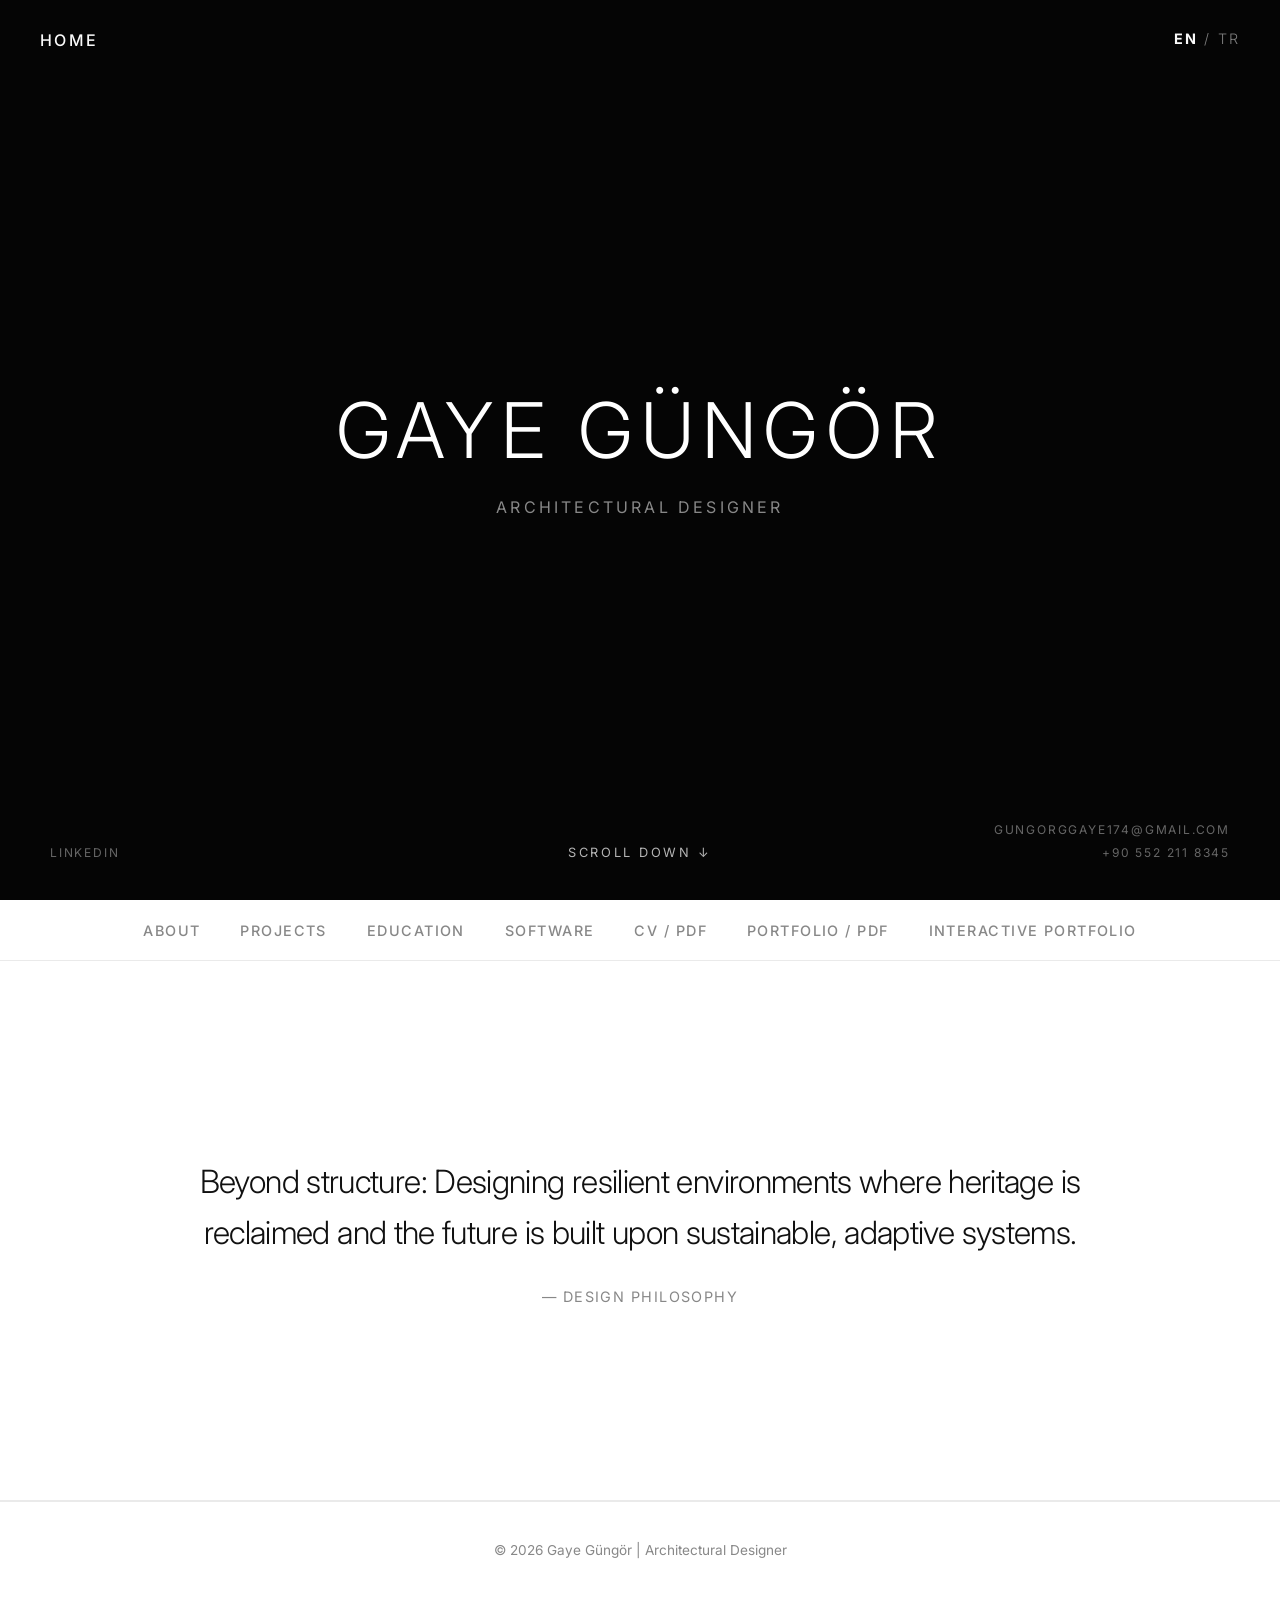
==== commit 99388c36: "Update index.html" ====
--- a/index.html
+++ b/index.html
@@ -289,10 +289,10 @@
     <!-- VİZYON / MANİFESTO BÖLÜMÜ -->
     <section class="philosophy-section">
         <div class="philosophy-text en-text">
-            Exploring the intersection of structural resilience and human experience through adaptive reuse, heritage conservation, and sustainable spatial strategies.
+            Beyond structure: Designing resilient environments where heritage is reclaimed and the future is built upon sustainable, adaptive systems.
         </div>
         <div class="philosophy-text tr-text">
-            Yeniden işlevlendirme, kültürel mirasın korunması ve sürdürülebilir mekansal stratejiler aracılığıyla yapısal dayanıklılık ile insan deneyiminin kesişimini araştırıyorum.
+            Yapının ötesinde: Kültürel mirasın yeniden kazanıldığı; geleceğin ise sürdürülebilir, adaptif sistemler üzerine inşa edildiği dirençli çevreler tasarlıyorum.
         </div>
         <div class="philosophy-sub en-text">— Design Philosophy</div>
         <div class="philosophy-sub tr-text">— Tasarım Felsefesi</div>
